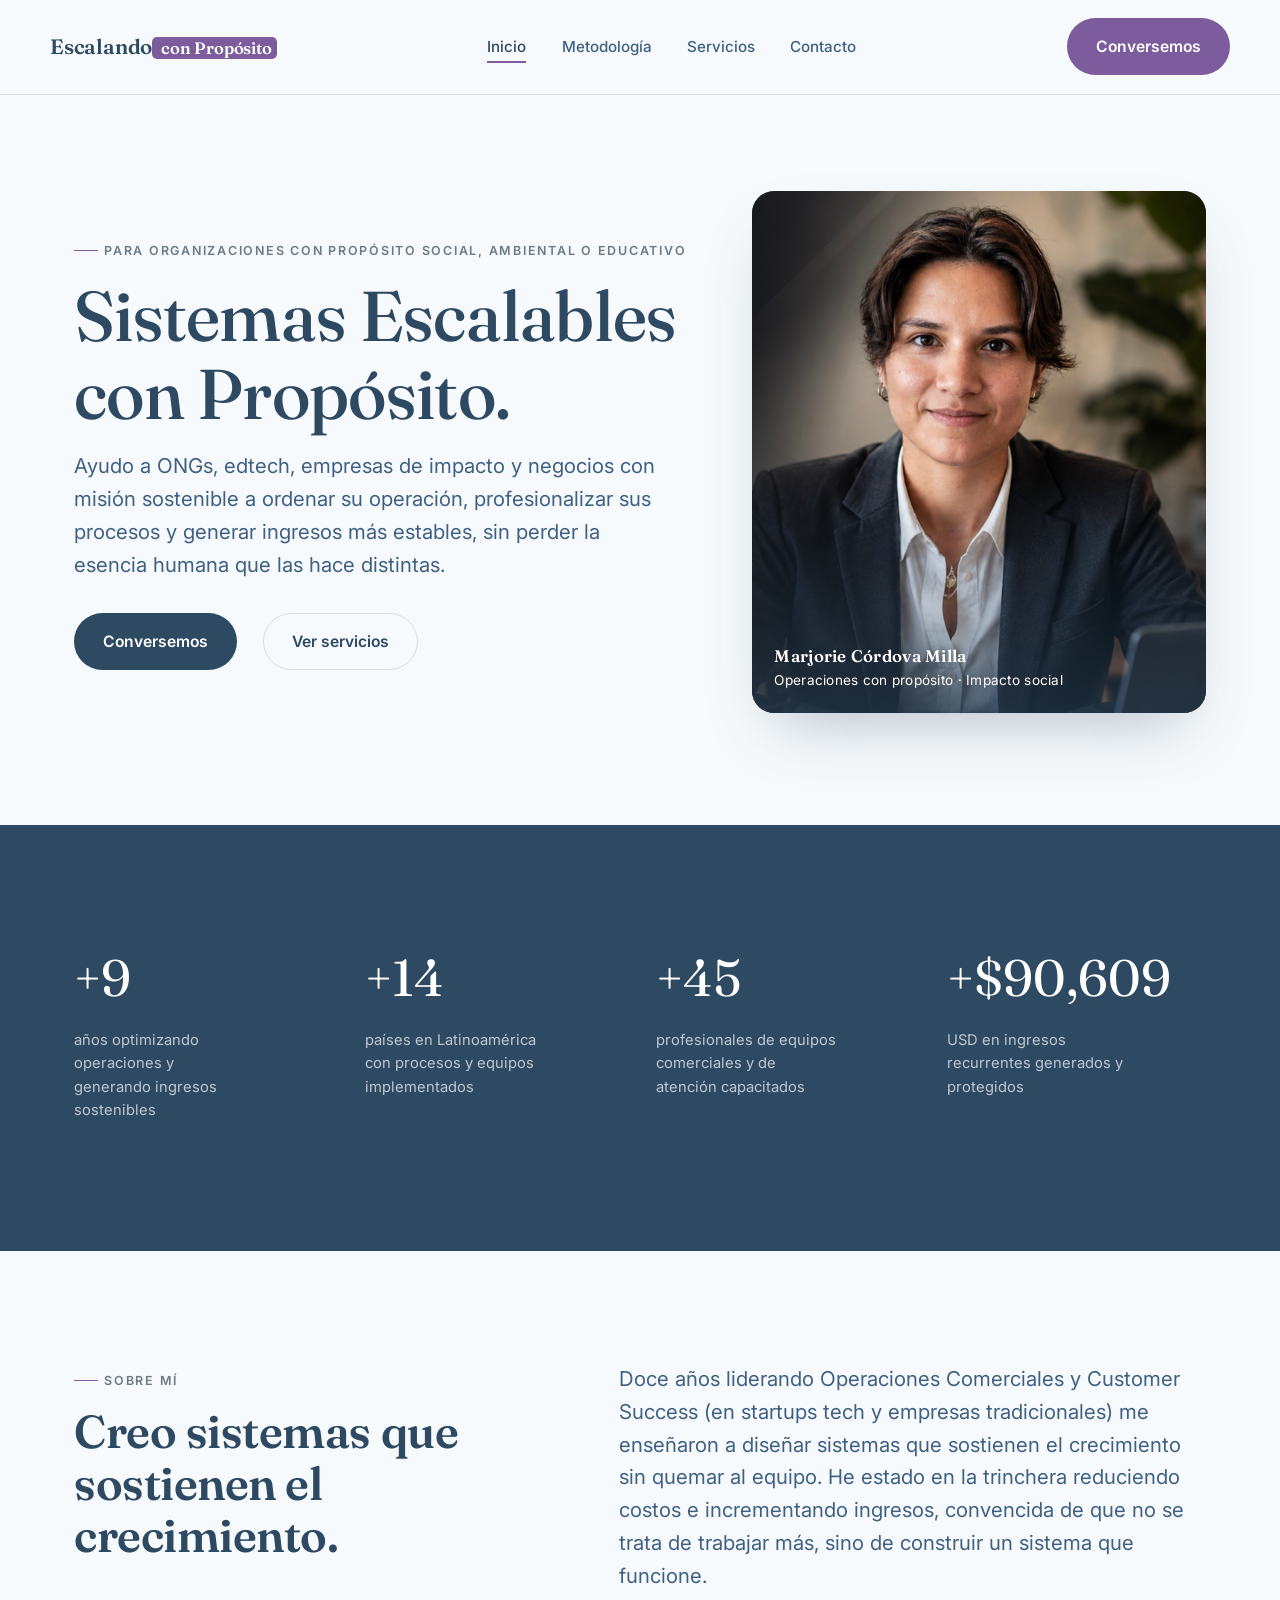
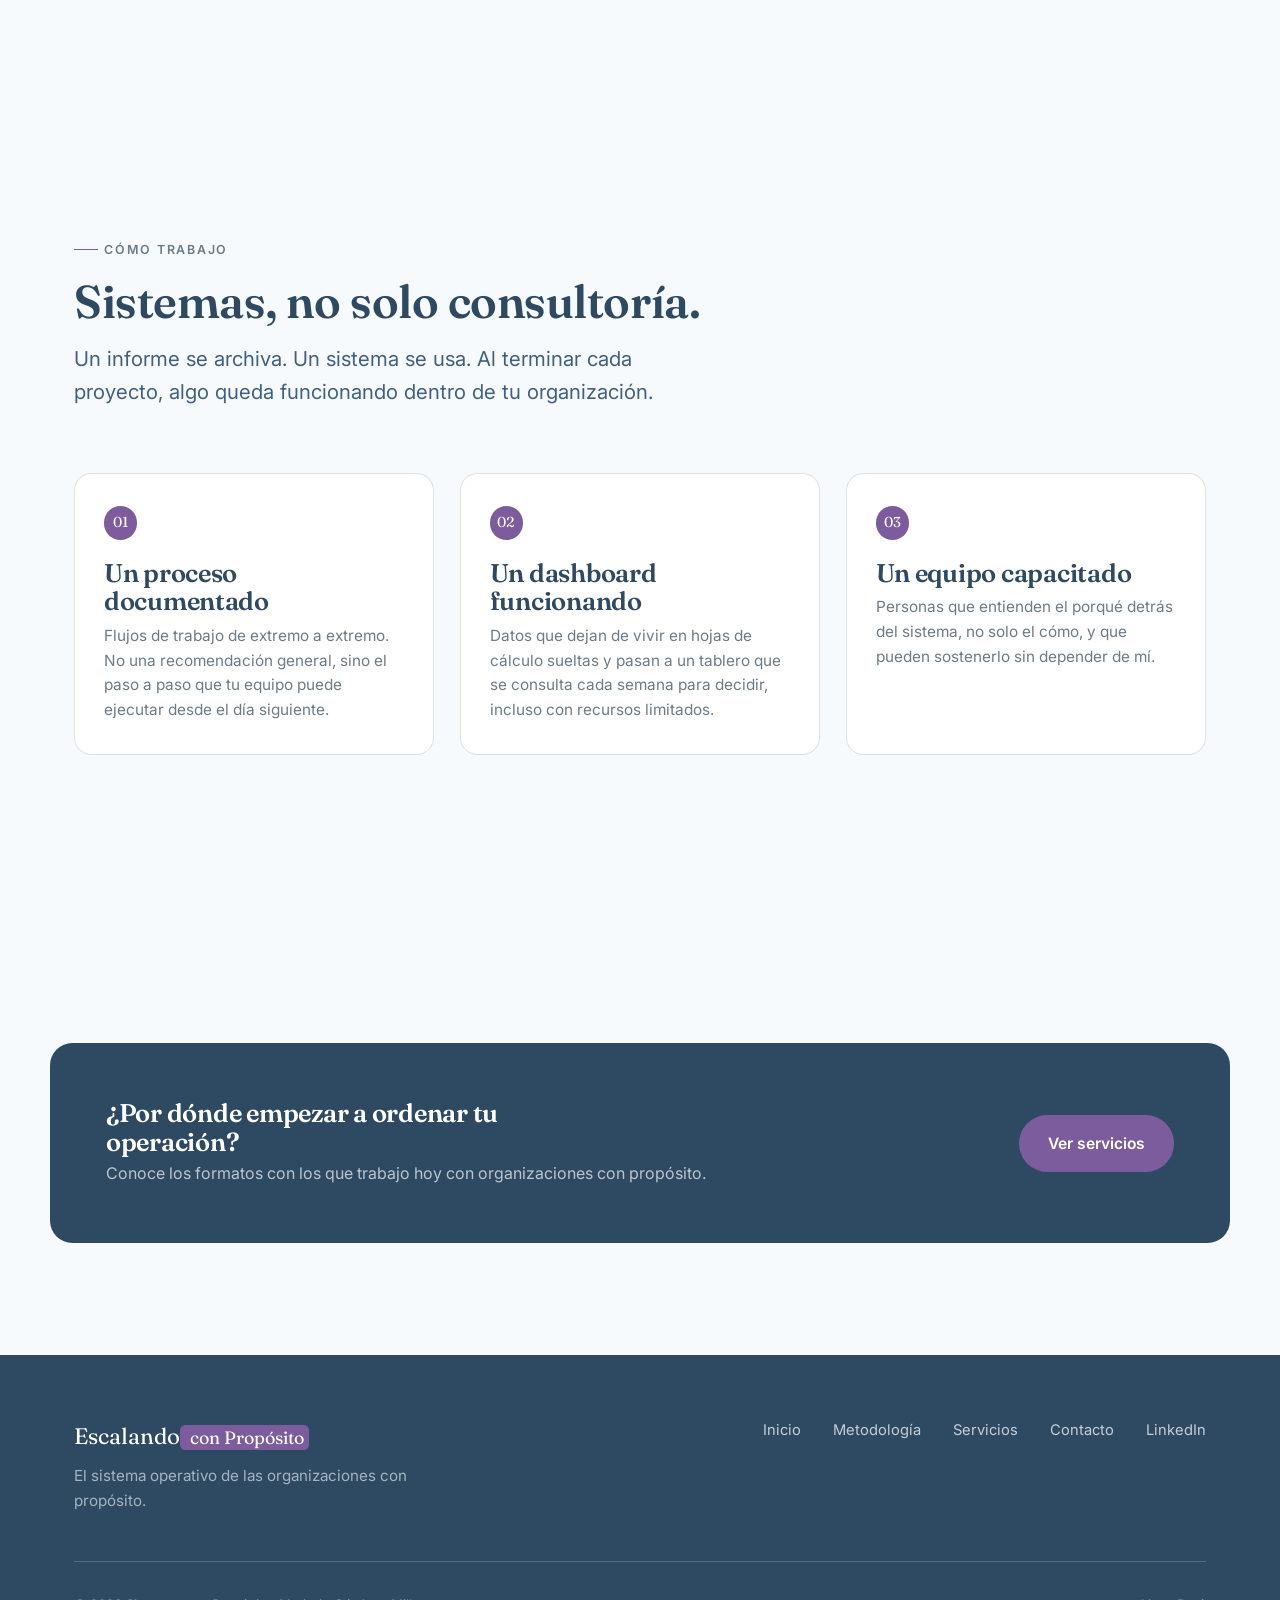
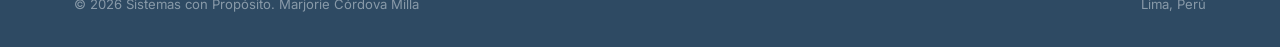
==== index.html @ 4858fa79 "Escalando con Propósito: sitio inicial" ====
<!DOCTYPE html>
<html lang="es">
<head>
<meta charset="UTF-8">
<meta name="viewport" content="width=device-width, initial-scale=1.0">
<title>Sistemas con Propósito. El sistema operativo de las organizaciones con impacto</title>
<meta name="description" content="Sistemas con Propósito ordena los procesos, la estrategia y los equipos de ONGs, edtech, empresas de impacto y negocios con misión que quieren profesionalizar su operación sin perder su esencia humana.">
<link rel="preconnect" href="https://fonts.googleapis.com">
<link rel="preconnect" href="https://fonts.gstatic.com" crossorigin>
<link href="https://fonts.googleapis.com/css2?family=Fraunces:opsz,wght@9..144,500;9..144,600&family=Inter:wght@400;500;600&display=swap" rel="stylesheet">
<link rel="stylesheet" href="assets/css/style.css?v=20260731c">
</head>
<body>

<header class="site-header">
  <div class="container nav">
    <a class='nav-logo' href='/'>Escalando<span> con Propósito</span></a>
    <nav aria-label="Principal">
      <ul class="nav-links">
        <li><a aria-current='page' href='/'>Inicio</a></li>
        <li><a href='/metodologia'>Metodología</a></li>
        <li><a href='/servicios'>Servicios</a></li>
        <li><a href='/contacto'>Contacto</a></li>
      </ul>
    </nav>
    <div class="nav-cta">
      <!-- CTA principal: reutiliza el link de Google Calendar de EscalandoCS. Si Sistemas con Propósito necesita un calendario propio, reemplaza esta URL. -->
      <a href="https://calendar.app.google/FzGwmAzHEnLBb7UY6" class="btn btn-gold btn-primary-desktop" target="_blank" rel="noopener">Conversemos</a>
      <button class="nav-toggle" data-nav-toggle aria-label="Abrir menú" aria-expanded="false">
        <span class="nav-toggle-bars"><span></span><span></span><span></span></span>
      </button>
    </div>
  </div>
  <div class="container nav-mobile-panel" data-nav-mobile>
    <a aria-current='page' href='/'>Inicio</a>
    <a href='/metodologia'>Metodología</a>
    <a href='/servicios'>Servicios</a>
    <a href='/contacto'>Contacto</a>
    <a href="https://calendar.app.google/FzGwmAzHEnLBb7UY6" class="btn btn-gold" target="_blank" rel="noopener">Conversemos</a>
  </div>
</header>

<main>

  <section class="hero">
    <div class="container hero-grid">
      <div class="hero-copy reveal">
        <span class="eyebrow">Para organizaciones con propósito social, ambiental o educativo</span>
        <h1>Sistemas Escalables con Propósito.</h1>
        <p class="lede">Ayudo a ONGs, edtech, empresas de impacto y negocios con misión sostenible a ordenar su operación, profesionalizar sus procesos y generar ingresos más estables, sin perder la esencia humana que las hace distintas.</p>
        <div class="hero-actions">
          <a href="https://calendar.app.google/FzGwmAzHEnLBb7UY6" class="btn btn-primary" target="_blank" rel="noopener">
            Conversemos
          </a>
          <a class='btn btn-ghost' href='/servicios'>Ver servicios</a>
        </div>
      </div>
      <div class="hero-photo reveal">
        <img src="assets/photos/marjorie-hero.jpg" alt="Marjorie Córdova Milla, fundadora de Sistemas con Propósito" width="1246" height="1400">
        <div class="hero-photo-caption">
          <strong>Marjorie Córdova Milla</strong>
          Operaciones con propósito · Impacto social
        </div>
      </div>
    </div>
  </section>

  <section class="stats">
    <div class="container stats-grid">
      <div class="reveal">
        <div class="stat-num" data-count="+10">0</div>
        <p class="stat-label">años optimizando operaciones y generando ingresos sostenibles</p>
      </div>
      <div class="reveal">
        <div class="stat-num" data-count="+15">0</div>
        <p class="stat-label">países en Latinoamérica con procesos y equipos implementados</p>
      </div>
      <div class="reveal">
        <div class="stat-num" data-count="+50">0</div>
        <p class="stat-label">profesionales de equipos comerciales y de atención capacitados</p>
      </div>
      <div class="reveal">
        <div class="stat-num" data-count="+$100000">0</div>
        <p class="stat-label">USD en ingresos recurrentes generados y protegidos</p>
      </div>
    </div>
  </section>

  <section class="about">
    <div class="container about-block">
      <div class="reveal">
        <span class="eyebrow">Sobre mí</span>
        <h2>Creo sistemas que sostienen el crecimiento.</h2>
      </div>
      <div class="reveal">
        <p class="lede">Doce años liderando Operaciones Comerciales y Customer Success (en startups tech y empresas tradicionales) me enseñaron a diseñar sistemas que sostienen el crecimiento sin quemar al equipo. He estado en la trinchera reduciendo costos e incrementando ingresos, convencida de que no se trata de trabajar más, sino de construir un sistema que funcione.</p>
      </div>
    </div>
  </section>

  <section class="value">
    <div class="container">
      <div class="section-head reveal">
        <span class="eyebrow">Cómo trabajo</span>
        <h2>Sistemas, no solo consultoría.</h2>
        <p class="lede">Un informe se archiva. Un sistema se usa. Al terminar cada proyecto, algo queda funcionando dentro de tu organización.</p>
      </div>
      <div class="value-grid">
        <div class="value-card reveal">
          <div class="num">01</div>
          <h3>Un proceso documentado</h3>
          <p>Flujos de trabajo de extremo a extremo. No una recomendación general, sino el paso a paso que tu equipo puede ejecutar desde el día siguiente.</p>
        </div>
        <div class="value-card reveal">
          <div class="num">02</div>
          <h3>Un dashboard funcionando</h3>
          <p>Datos que dejan de vivir en hojas de cálculo sueltas y pasan a un tablero que se consulta cada semana para decidir, incluso con recursos limitados.</p>
        </div>
        <div class="value-card reveal">
          <div class="num">03</div>
          <h3>Un equipo capacitado</h3>
          <p>Personas que entienden el porqué detrás del sistema, no solo el cómo, y que pueden sostenerlo sin depender de mí.</p>
        </div>
      </div>
    </div>
  </section>

  <section class="cta-final">
    <div class="container services-cta reveal">
      <div>
        <h3>¿Por dónde empezar a ordenar tu operación?</h3>
        <p>Conoce los formatos con los que trabajo hoy con organizaciones con propósito.</p>
      </div>
      <a class='btn btn-gold' href='/servicios'>Ver servicios</a>
    </div>
  </section>

</main>

<footer class="site-footer">
  <div class="container">
    <div class="footer-top">
      <div>
        <div class="footer-logo">Escalando<span> con Propósito</span></div>
        <p class="footer-tagline">El sistema operativo de las organizaciones con propósito.</p>
      </div>
      <div class="footer-links">
        <a href='/'>Inicio</a>
        <a href='/metodologia'>Metodología</a>
        <a href='/servicios'>Servicios</a>
        <a href='/contacto'>Contacto</a>
        <a href="https://www.linkedin.com/in/marjorie-cordova-291a7262/" target="_blank" rel="noopener">LinkedIn</a>
      </div>
    </div>
    <div class="footer-bottom">
      <span>© 2026 Sistemas con Propósito. Marjorie Córdova Milla</span>
      <span>Lima, Perú</span>
    </div>
  </div>
</footer>

<script defer src="assets/js/main.js?v=20260731"></script>
</body>
</html>
---- assets/css/style.css ----
/* ============================================================
   SISTEMAS CON PROPÓSITO. Sistema de diseño
   Hermano de EscalandoCS. Misma paleta Huascarán/Alpamayo,
   misma tipografía y estructura de componentes.
   ============================================================ */

:root {
  --ink: #2e4a63;
  --ink-soft: #3f6083;
  --ink-mute: #6b7b87;
  --cream: #f7fafc;
  --cream-soft: #e9eef2;
  --paper: #ffffff;
  --accent: #7c5c9c;
  --accent-soft: #6b4f87;
  --line: rgba(107, 123, 135, 0.22);
  --line-on-dark: rgba(247, 250, 252, 0.18);

  --font-display: "Fraunces", "Iowan Old Style", "Georgia", serif;
  --font-body: "Inter", -apple-system, BlinkMacSystemFont, "Segoe UI", sans-serif;

  --container: 1180px;
  --space-xs: 0.5rem;
  --space-sm: 1rem;
  --space-md: 2rem;
  --space-lg: 4rem;
  --space-xl: 7rem;

  --ease: cubic-bezier(0.16, 1, 0.3, 1);
}

*, *::before, *::after { box-sizing: border-box; }

html {
  scroll-behavior: smooth;
  -webkit-text-size-adjust: 100%;
}

body {
  margin: 0;
  background: var(--cream);
  color: var(--ink);
  font-family: var(--font-body);
  font-size: 16px;
  line-height: 1.6;
  -webkit-font-smoothing: antialiased;
  overflow-x: hidden;
}

img { max-width: 100%; display: block; }

a { color: inherit; text-decoration: none; }

h1, h2, h3, h4 {
  font-family: var(--font-display);
  font-weight: 600;
  line-height: 1.12;
  margin: 0 0 var(--space-sm);
  color: var(--ink);
  letter-spacing: -0.01em;
}

h1 { font-size: clamp(2.4rem, 5.5vw, 4.4rem); font-weight: 500; }
h2 { font-size: clamp(1.9rem, 3.6vw, 2.9rem); }
h3 { font-size: clamp(1.3rem, 2vw, 1.6rem); }

p { margin: 0 0 var(--space-sm); color: var(--ink-mute); }

.lede {
  font-size: clamp(1.05rem, 1.6vw, 1.3rem);
  color: var(--ink-soft);
  max-width: 46ch;
}

.eyebrow {
  display: inline-flex;
  align-items: center;
  gap: 0.5em;
  font-family: var(--font-body);
  font-size: 0.78rem;
  font-weight: 600;
  letter-spacing: 0.14em;
  text-transform: uppercase;
  color: var(--ink-mute);
  margin-bottom: var(--space-sm);
}
.eyebrow::before {
  content: "";
  width: 24px;
  height: 1px;
  background: var(--accent);
}

.container {
  width: 100%;
  max-width: var(--container);
  margin: 0 auto;
  padding: 0 1.5rem;
}

section { padding: var(--space-xl) 0; }
@media (max-width: 720px) {
  section { padding: var(--space-lg) 0; }
}

/* ---------------- Buttons ---------------- */

.btn {
  display: inline-flex;
  align-items: center;
  justify-content: center;
  gap: 0.6em;
  padding: 0.95em 1.8em;
  border-radius: 999px;
  font-family: var(--font-body);
  font-weight: 600;
  font-size: 0.98rem;
  border: 1px solid transparent;
  cursor: pointer;
  transition: transform 0.3s var(--ease), background 0.3s var(--ease), color 0.3s var(--ease), border-color 0.3s var(--ease);
  white-space: nowrap;
}
.btn:hover { transform: translateY(-2px); }

.btn-primary {
  background: var(--ink);
  color: var(--paper);
}
.btn-primary:hover { background: var(--ink-mute); }

.btn-gold {
  background: var(--accent);
  color: var(--paper);
}
.btn-gold:hover { background: var(--accent-soft); }

.btn-ghost {
  background: transparent;
  color: var(--ink);
  border-color: var(--line);
}
.btn-ghost:hover { border-color: var(--ink); }

.btn-ghost-light {
  background: transparent;
  color: var(--paper);
  border-color: var(--line-on-dark);
}
.btn-ghost-light:hover { border-color: var(--paper); }

.btn svg { width: 1.1em; height: 1.1em; flex-shrink: 0; }

/* ---------------- Nav ---------------- */

.site-header {
  position: sticky;
  top: 0;
  z-index: 100;
  background: rgba(247, 250, 252, 0.86);
  backdrop-filter: blur(10px);
  border-bottom: 1px solid var(--line);
}

.nav {
  display: flex;
  align-items: center;
  justify-content: space-between;
  padding: 1.15rem 0;
}

.nav-logo {
  font-family: var(--font-display);
  font-size: 1.3rem;
  font-weight: 600;
  letter-spacing: -0.01em;
}
.nav-logo span,
.footer-logo span {
  background: var(--accent);
  color: var(--paper);
  font-size: 0.8em;
  padding: 0.06em 0.32em;
  border-radius: 0.3em;
}

.nav-links {
  display: flex;
  align-items: center;
  gap: 2.2rem;
  list-style: none;
  margin: 0;
  padding: 0;
}

.nav-links a {
  font-size: 0.95rem;
  font-weight: 500;
  color: var(--ink-soft);
  position: relative;
  padding: 0.3em 0;
  transition: color 0.25s var(--ease);
}
.nav-links a::after {
  content: "";
  position: absolute;
  left: 0; right: 100%;
  bottom: -2px;
  height: 1.5px;
  background: var(--accent);
  transition: right 0.3s var(--ease);
}
.nav-links a:hover, .nav-links a[aria-current="page"] { color: var(--ink); }
.nav-links a:hover::after, .nav-links a[aria-current="page"]::after { right: 0; }

.nav-cta { display: flex; align-items: center; gap: 1.6rem; }

.nav-toggle {
  display: none;
  width: 42px;
  height: 42px;
  border-radius: 50%;
  border: 1px solid var(--line);
  background: transparent;
  align-items: center;
  justify-content: center;
  cursor: pointer;
  flex-shrink: 0;
}
.nav-toggle-bars {
  position: relative;
  width: 18px;
  height: 12px;
}
.nav-toggle-bars span {
  position: absolute;
  left: 0;
  width: 100%;
  height: 1.5px;
  background: var(--ink);
  transition: transform 0.3s var(--ease), opacity 0.3s var(--ease), top 0.3s var(--ease);
}
.nav-toggle-bars span:nth-child(1) { top: 0; }
.nav-toggle-bars span:nth-child(2) { top: 5.5px; }
.nav-toggle-bars span:nth-child(3) { top: 11px; }

.nav-mobile-panel {
  display: none;
  flex-direction: column;
  gap: 0;
  padding: 0.5rem 0 1.5rem;
  border-top: 1px solid var(--line);
}
.nav-mobile-panel a {
  padding: 0.9rem 0;
  font-size: 1.1rem;
  font-family: var(--font-display);
  border-bottom: 1px solid var(--line);
  color: var(--ink-soft);
}
.nav-mobile-panel a[aria-current="page"] { color: var(--ink); border-color: var(--accent); font-weight: 600; }
.nav-mobile-panel .btn { margin-top: 1.2rem; align-self: flex-start; }

@media (max-width: 860px) {
  .nav-links { display: none; }
  .nav-cta .btn-primary-desktop { display: none; }
  .nav-toggle { display: inline-flex; }
  body.nav-open .nav-mobile-panel { display: flex; }
}

body.nav-open .nav-toggle-bars span:nth-child(1) { top: 5.5px; transform: rotate(45deg); }
body.nav-open .nav-toggle-bars span:nth-child(2) { opacity: 0; }
body.nav-open .nav-toggle-bars span:nth-child(3) { top: 5.5px; transform: rotate(-45deg); }

/* ---------------- Hero ---------------- */

.hero {
  padding: clamp(3rem, 8vw, 6rem) 0 var(--space-xl);
  background: var(--cream);
}

.hero-grid {
  display: grid;
  grid-template-columns: 1.15fr 0.85fr;
  gap: clamp(2rem, 5vw, 4rem);
  align-items: center;
}

.hero-copy .lede { margin-bottom: var(--space-md); }

.hero-actions {
  display: flex;
  align-items: center;
  gap: 1.6rem;
  flex-wrap: wrap;
}

.hero-note {
  font-size: 0.9rem;
  color: var(--ink-mute);
}

.hero-photo {
  position: relative;
  border-radius: 1.4rem;
  overflow: hidden;
  aspect-ratio: 4 / 4.6;
  background: var(--ink);
  box-shadow: 0 30px 60px -25px rgba(46, 74, 99, 0.35);
}
.hero-photo img {
  width: 100%;
  height: 100%;
  object-fit: cover;
}
.hero-photo::after {
  content: "";
  position: absolute;
  inset: 0;
  background: linear-gradient(180deg, rgba(46,74,99,0) 55%, rgba(46,74,99,0.55) 100%);
}
.hero-photo-caption {
  position: absolute;
  left: 1.4rem;
  bottom: 1.3rem;
  right: 1.4rem;
  z-index: 2;
  color: var(--paper);
  font-size: 0.85rem;
  letter-spacing: 0.02em;
}
.hero-photo-caption strong { display: block; font-family: var(--font-display); font-size: 1.05rem; font-weight: 600; }

@media (max-width: 900px) {
  .hero-grid { grid-template-columns: 1fr; }
  .hero-photo { order: -1; max-width: 340px; margin: 0 auto; aspect-ratio: 4/4.8; }
}

/* ---------------- Stats ---------------- */

.stats {
  background: var(--ink);
  color: var(--paper);
}
.stats-grid {
  display: grid;
  grid-template-columns: repeat(4, 1fr);
  gap: var(--space-md);
}
.stat-num {
  font-family: var(--font-display);
  font-size: clamp(2.2rem, 4.5vw, 3.2rem);
  color: var(--paper);
  margin-bottom: 0.2em;
}
.stat-label {
  font-size: 0.92rem;
  color: rgba(247, 250, 252, 0.72);
  max-width: 20ch;
}
@media (max-width: 860px) {
  .stats-grid { grid-template-columns: repeat(2, 1fr); gap: var(--space-lg) var(--space-md); }
}

/* ---------------- Section headers ---------------- */

.section-head {
  max-width: 640px;
  margin-bottom: var(--space-lg);
}

/* Fuerza una sola línea escalando el tamaño según el ancho de pantalla en vez del clamp estándar de h1. */
.h1-oneline {
  white-space: nowrap;
  font-size: clamp(1rem, calc((100vw - 3rem) * 0.064), 4.4rem);
}
.section-head.center { margin-left: auto; margin-right: auto; text-align: center; }

/* ---------------- About block (home) ---------------- */

.about-block {
  display: grid;
  grid-template-columns: 0.9fr 1.1fr;
  gap: clamp(2rem, 5vw, 5rem);
  align-items: start;
}
@media (max-width: 860px) { .about-block { grid-template-columns: 1fr; } }

/* ---------------- Value / systems block ---------------- */

.value-grid {
  display: grid;
  grid-template-columns: repeat(3, 1fr);
  gap: 1.6rem;
}
.value-card {
  background: var(--paper);
  border: 1px solid var(--line);
  border-radius: 1.1rem;
  padding: 2rem 1.8rem;
}
.value-card .num {
  font-family: var(--font-display);
  font-size: 0.9rem;
  color: var(--paper);
  background: var(--accent);
  width: 2.1rem;
  height: 2.1rem;
  border-radius: 50%;
  display: flex;
  align-items: center;
  justify-content: center;
  margin-bottom: 1.2rem;
}
.value-card h3 { margin-bottom: 0.5rem; }
.value-card p { margin: 0; font-size: 0.96rem; }

@media (max-width: 860px) { .value-grid { grid-template-columns: 1fr; } }

.services-cta {
  margin-top: var(--space-lg);
  background: var(--ink);
  color: var(--paper);
  border-radius: 1.4rem;
  padding: clamp(2.2rem, 5vw, 3.5rem);
  display: flex;
  align-items: center;
  justify-content: space-between;
  gap: 2rem;
  flex-wrap: wrap;
}
.services-cta h3 { color: var(--paper); margin-bottom: 0.3rem; max-width: 30ch; }
.services-cta p { color: rgba(247,250,252,0.7); margin: 0; }

/* ---------------- Flow diagram (resumen de fases) ---------------- */

.flow { padding: 0 0 var(--space-lg); }

.flow-diagram {
  display: flex;
  align-items: stretch;
  justify-content: center;
  gap: 0.6rem;
  flex-wrap: wrap;
}

.flow-step {
  display: flex;
  flex-direction: column;
  align-items: center;
  justify-content: center;
  gap: 0.35rem;
  flex: 1 1 170px;
  max-width: 220px;
  text-align: center;
  padding: 1.3rem 1rem;
  border: 1px solid var(--line);
  border-radius: 1rem;
  background: var(--cream-soft);
}

.flow-step-num {
  display: inline-flex;
  align-items: center;
  justify-content: center;
  width: 1.7rem;
  height: 1.7rem;
  border-radius: 50%;
  background: var(--accent);
  color: var(--paper);
  font-family: var(--font-display);
  font-size: 0.78rem;
  font-weight: 700;
}

.flow-step-label {
  font-family: var(--font-display);
  font-size: 1.05rem;
  color: var(--ink);
}

.flow-arrow {
  align-self: center;
  color: var(--ink-mute);
  font-size: 1.4rem;
  line-height: 1;
  flex-shrink: 0;
}

@media (max-width: 780px) {
  .flow-diagram { flex-direction: column; }
  .flow-step { max-width: none; }
  .flow-arrow { transform: rotate(90deg); }
}

/* ---------------- Metodologia ---------------- */

.method-list {
  display: flex;
  flex-direction: column;
  max-width: 760px;
}

.method-step {
  display: grid;
  grid-template-columns: 3.4rem 1fr;
  gap: 1.6rem;
}

.method-marker {
  display: flex;
  flex-direction: column;
  align-items: center;
}

.method-num {
  width: 3rem;
  height: 3rem;
  flex-shrink: 0;
  border-radius: 50%;
  color: var(--paper);
  background: var(--accent);
  font-family: var(--font-display);
  font-size: 1.05rem;
  display: flex;
  align-items: center;
  justify-content: center;
}

.method-line {
  width: 1px;
  flex: 1;
  min-height: 2rem;
  background: var(--line);
  margin: 0.4rem 0;
}

.method-body { padding-bottom: 2.6rem; }
.method-body h3 { margin-bottom: 0.4rem; }
.method-body p { margin: 0; max-width: 52ch; }

@media (max-width: 620px) {
  .method-step { grid-template-columns: 2.8rem 1fr; gap: 1.1rem; }
  .method-num { width: 2.5rem; height: 2.5rem; font-size: 0.92rem; }
}

/* ---------------- Pricing ---------------- */

.pricing-grid {
  display: grid;
  grid-template-columns: repeat(2, 1fr);
  gap: 1.4rem;
}

.price-card {
  display: flex;
  flex-direction: column;
  border: 1px solid var(--line);
  border-radius: 1.2rem;
  padding: clamp(1.8rem, 3vw, 2.4rem);
  background: var(--paper);
}

.price-tag {
  display: inline-block;
  font-size: 0.76rem;
  font-weight: 600;
  letter-spacing: 0.08em;
  text-transform: uppercase;
  background: var(--accent);
  color: var(--paper);
  padding: 0.3em 0.7em;
  border-radius: 0.3em;
  margin-bottom: 0.9rem;
}

.price-card h3 { margin-bottom: 0.6rem; }
.price-card p { flex: 1; font-size: 0.96rem; margin-bottom: 1.4rem; }

@media (max-width: 780px) {
  .pricing-grid { grid-template-columns: 1fr; }
}

/* ---------------- Casos de uso (anidados en Metodología) ---------------- */

.usecase-list { display: flex; flex-direction: column; gap: 1.2rem; }

.usecase-card {
  border: 1px solid var(--line);
  border-radius: 1.2rem;
  padding: clamp(1.6rem, 3.5vw, 2.4rem);
  background: var(--paper);
  display: grid;
  grid-template-columns: 3.2rem 1fr;
  gap: clamp(1rem, 3vw, 2rem);
}

.usecase-card--flat { grid-template-columns: 1fr; }

.usecase-content h4 { font-size: 1.05rem; margin-bottom: 0.6rem; max-width: 42ch; }
.usecase-content p { margin: 0 0 0.8rem; color: var(--ink-mute); font-size: 0.98rem; }
.usecase-content p:last-child { margin-bottom: 0; }

.usecase-content .usecase-outcome {
  padding-top: 0.9rem;
  margin-top: 0.2rem;
  border-top: 1px solid var(--line);
  color: var(--ink-soft);
}
.outcome-label {
  display: inline-block;
  font-size: 0.72rem;
  font-weight: 700;
  letter-spacing: 0.08em;
  text-transform: uppercase;
  background: var(--accent);
  color: var(--paper);
  padding: 0.15em 0.5em;
  border-radius: 0.3em;
  margin-right: 0.6em;
}

.method-body .usecase-list.nested {
  margin-top: 1.2rem;
  gap: 1rem;
}

@media (max-width: 780px) {
  .usecase-card { grid-template-columns: 1fr; gap: 0.7rem; }
}

/* ---------------- Contact page ---------------- */

.contact-hero {
  text-align: center;
  padding-top: clamp(2rem, 6vw, 3.5rem);
  padding-bottom: var(--space-sm);
}
.contact-hero .section-head { margin: 0 auto var(--space-sm); }
.contact-actions {
  display: flex;
  justify-content: center;
  align-items: center;
  gap: 1.4rem;
  flex-wrap: wrap;
  margin-bottom: 0;
}
.contact-line {
  max-width: 50ch;
  margin: 0 auto;
  color: var(--ink-mute);
}

.contact-details {
  padding-top: var(--space-md);
  padding-bottom: var(--space-md);
}

.contact-cards {
  display: grid;
  grid-template-columns: repeat(2, 1fr);
  gap: 1.4rem;
}
.contact-card {
  border: 1px solid var(--line);
  border-radius: 1.2rem;
  padding: 2.2rem;
  background: var(--paper);
}
.contact-card .eyebrow { margin-bottom: 0.8rem; }
.contact-card p { margin-bottom: 1.2rem; }

@media (max-width: 720px) { .contact-cards { grid-template-columns: 1fr; } }

/* ---------------- About me (Contacto) ---------------- */

.contact-about {
  padding-top: var(--space-md);
}

.about-intro {
  display: flex;
  align-items: center;
  gap: 1.4rem;
  max-width: 740px;
  margin: 0 auto var(--space-md);
}
.about-intro .section-head { margin: 0; text-align: left; }

.about-avatar {
  width: 84px;
  height: 84px;
  border-radius: 50%;
  overflow: hidden;
  flex-shrink: 0;
  background: var(--ink);
  box-shadow: 0 12px 24px -14px rgba(46, 74, 99, 0.4);
}
.about-avatar img {
  width: 100%;
  height: 100%;
  object-fit: cover;
  display: block;
}

@media (max-width: 560px) {
  .about-intro { flex-direction: column; align-items: flex-start; gap: 1rem; }
}

.bio-feature {
  max-width: 740px;
  margin: 0 auto var(--space-lg);
}
.bio-feature p {
  font-size: clamp(1.05rem, 1.7vw, 1.28rem);
  color: var(--ink-soft);
  line-height: 1.7;
  margin: 0;
}
.bio-feature p::first-letter {
  font-family: var(--font-display);
  font-size: 3.6em;
  font-weight: 600;
  color: var(--accent);
  float: left;
  line-height: 0.8;
  padding-right: 0.1em;
  padding-top: 0.04em;
}

.about-grid {
  display: grid;
  grid-template-columns: 1.15fr 0.85fr;
  gap: clamp(2rem, 5vw, 4.5rem);
  max-width: 1000px;
  margin: 0 auto;
  align-items: start;
}
@media (max-width: 860px) {
  .about-grid { grid-template-columns: 1fr; gap: var(--space-lg); }
}

.about-subhead {
  font-family: var(--font-body);
  font-size: 0.78rem;
  font-weight: 600;
  letter-spacing: 0.14em;
  text-transform: uppercase;
  color: var(--ink-mute);
  margin-bottom: 1.5rem;
}

/* Timeline de formación */

.edu-timeline {
  display: flex;
  flex-direction: column;
}

.edu-item {
  display: grid;
  grid-template-columns: 3.6rem 1.4rem 1fr;
  gap: 0;
}

.edu-year {
  font-family: var(--font-display);
  font-weight: 600;
  font-size: 0.98rem;
  color: var(--ink);
  padding-top: 0.05rem;
  white-space: nowrap;
}

.edu-marker {
  display: flex;
  flex-direction: column;
  align-items: center;
}

.edu-dot {
  width: 0.6rem;
  height: 0.6rem;
  border-radius: 50%;
  background: var(--accent);
  flex-shrink: 0;
  margin-top: 0.4rem;
}

.edu-line {
  width: 1px;
  flex: 1;
  min-height: 1.2rem;
  background: var(--line);
  margin: 0.35rem 0;
}

.edu-body { padding-bottom: 1.7rem; }
.edu-body h4 { font-size: 0.98rem; margin-bottom: 0.15rem; }
.edu-body p { margin: 0; font-size: 0.88rem; color: var(--ink-mute); }

@media (max-width: 480px) {
  .edu-item { grid-template-columns: 3.1rem 1.2rem 1fr; }
  .edu-year { font-size: 0.86rem; }
}

/* Stack agrupado por categoría */

.stack-groups {
  display: flex;
  flex-direction: column;
  gap: 1.6rem;
}

.stack-group h4 {
  font-family: var(--font-body);
  font-size: 0.85rem;
  font-weight: 600;
  color: var(--ink-soft);
  margin-bottom: 0.7rem;
}

.stack-pills {
  display: flex;
  flex-wrap: wrap;
  gap: 0.55rem;
}

.pill {
  display: inline-flex;
  align-items: center;
  padding: 0.42em 0.95em;
  border: 1px solid var(--line);
  border-radius: 999px;
  font-size: 0.85rem;
  color: var(--ink-soft);
  background: var(--paper);
}

/* ---------------- Footer ---------------- */

.site-footer {
  background: var(--ink);
  color: rgba(247, 250, 252, 0.7);
  padding: var(--space-lg) 0 var(--space-md);
}
.footer-top {
  display: flex;
  justify-content: space-between;
  align-items: flex-start;
  gap: 2rem;
  flex-wrap: wrap;
  padding-bottom: var(--space-md);
  border-bottom: 1px solid var(--line-on-dark);
  margin-bottom: var(--space-md);
}
.footer-logo {
  font-family: var(--font-display);
  font-size: 1.4rem;
  color: var(--paper);
}
.footer-tagline { max-width: 34ch; color: rgba(247,250,252,0.6); font-size: 0.95rem; margin-top: 0.6rem; }
.footer-links { display: flex; gap: 2rem; flex-wrap: wrap; }
.footer-links a { font-size: 0.92rem; color: rgba(247,250,252,0.75); transition: color 0.25s var(--ease); }
.footer-links a:hover { color: var(--paper); }
.footer-bottom {
  display: flex;
  justify-content: space-between;
  flex-wrap: wrap;
  gap: 1rem;
  font-size: 0.82rem;
  color: rgba(247,250,252,0.45);
}

/* ---------------- Reveal animation ---------------- */

.reveal {
  opacity: 1;
  transform: none;
}
.js-ready .reveal {
  opacity: 0;
  transform: translateY(24px);
  transition: opacity 0.8s var(--ease), transform 0.8s var(--ease);
}
.js-ready .reveal.in-view {
  opacity: 1;
  transform: none;
}

@media (prefers-reduced-motion: reduce) {
  .js-ready .reveal { opacity: 1; transform: none; transition: none; }
  html { scroll-behavior: auto; }
}
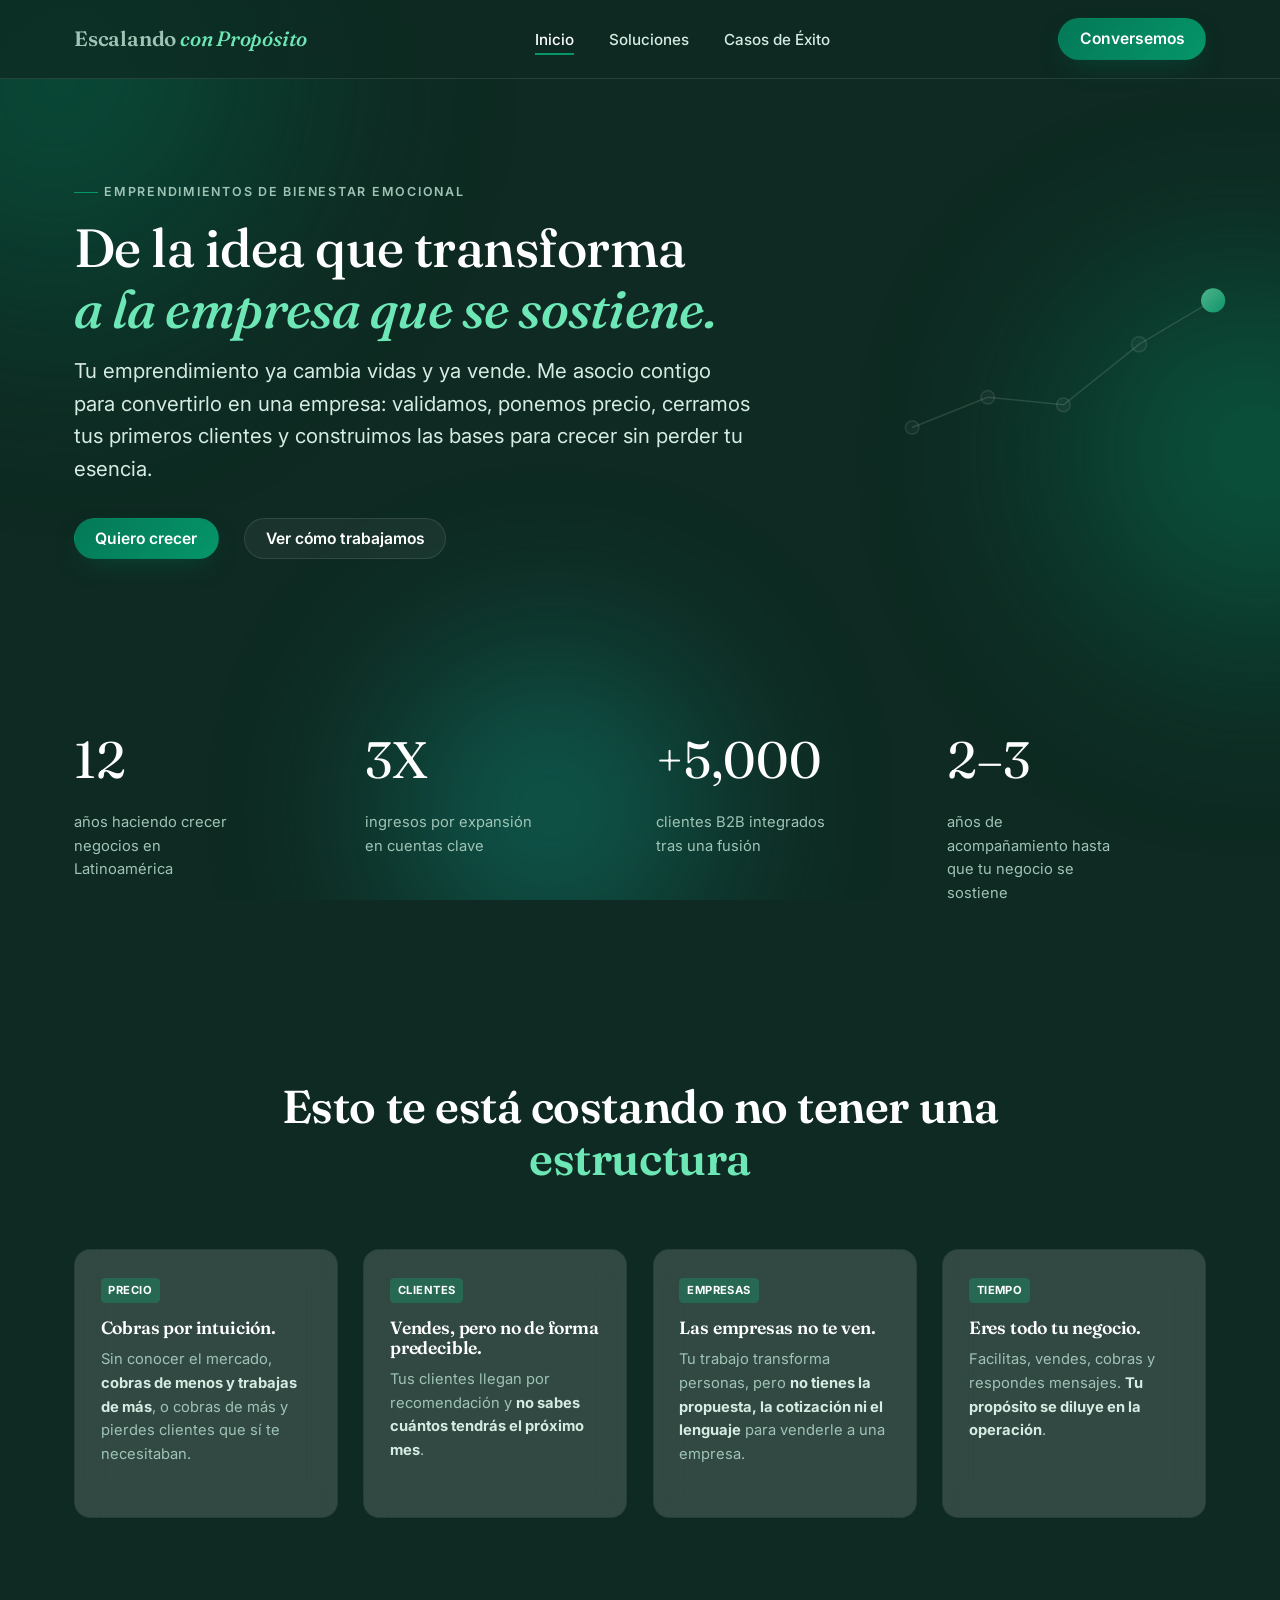
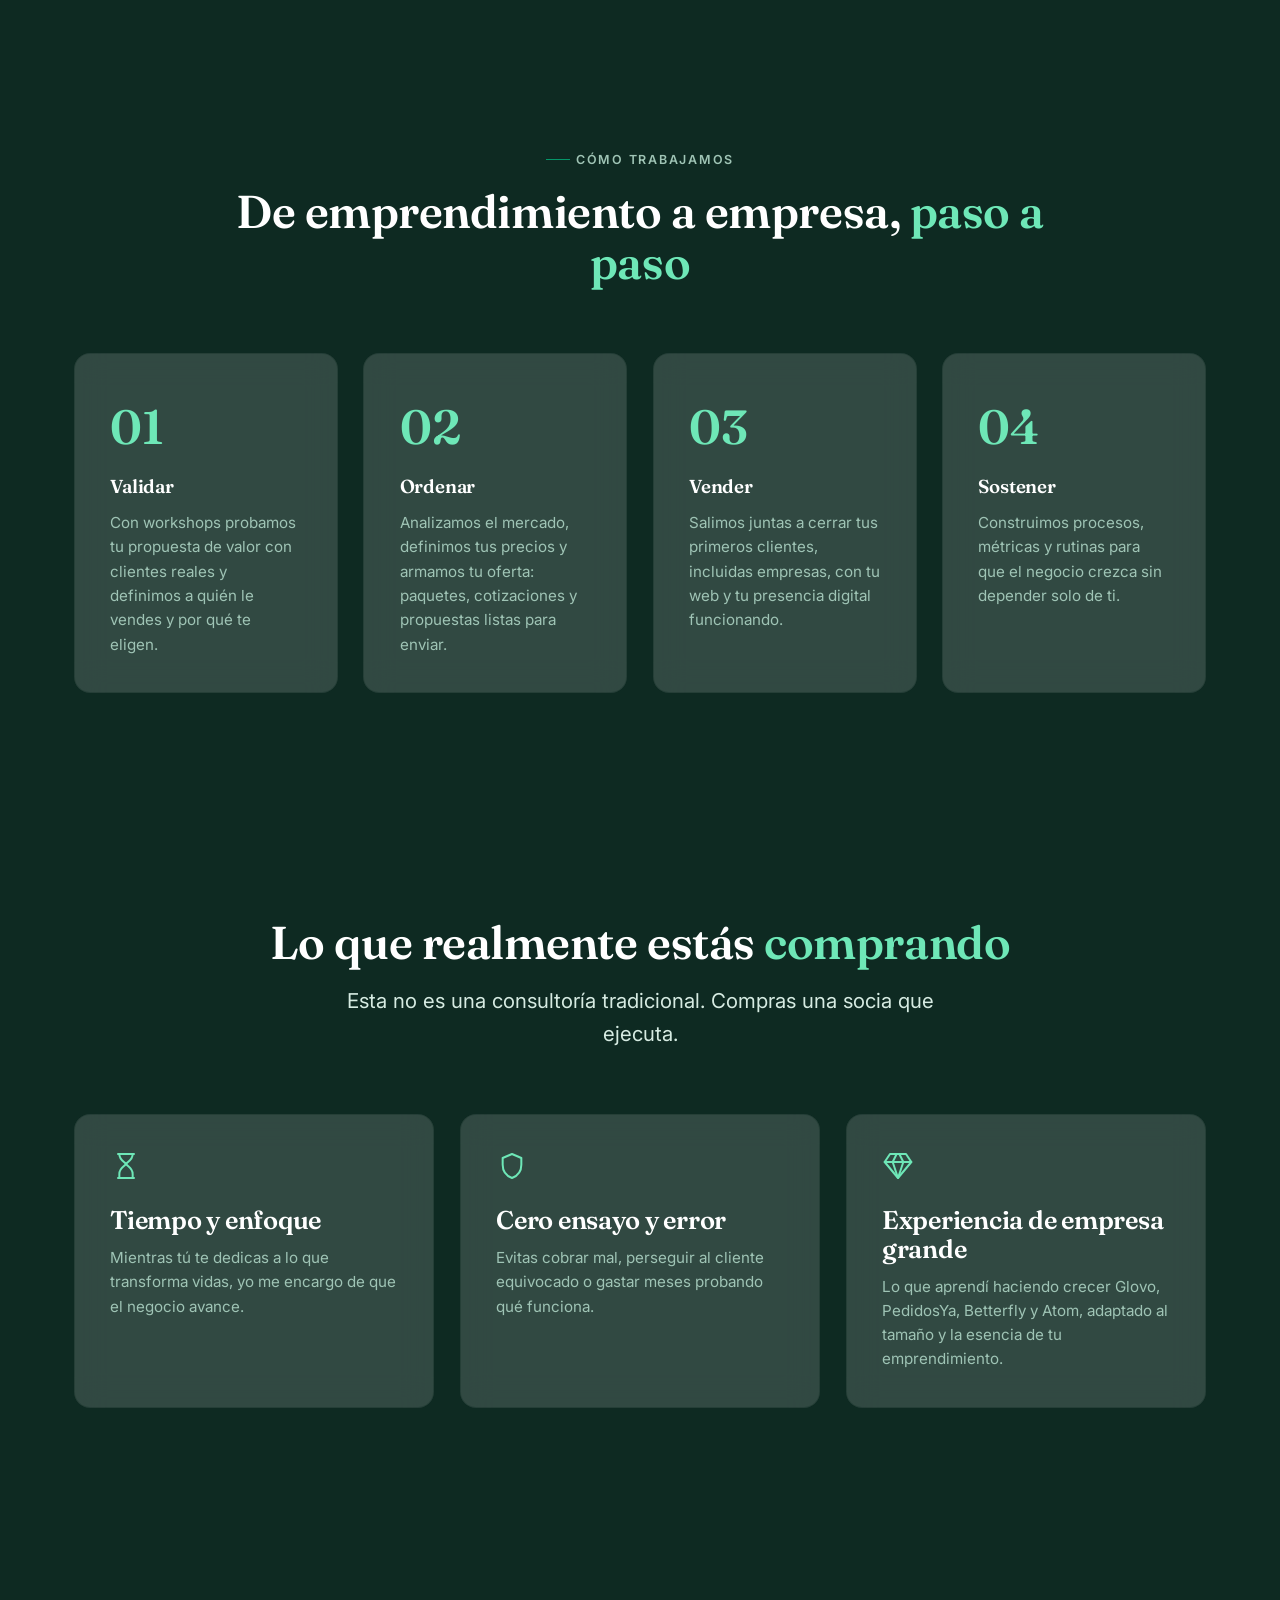
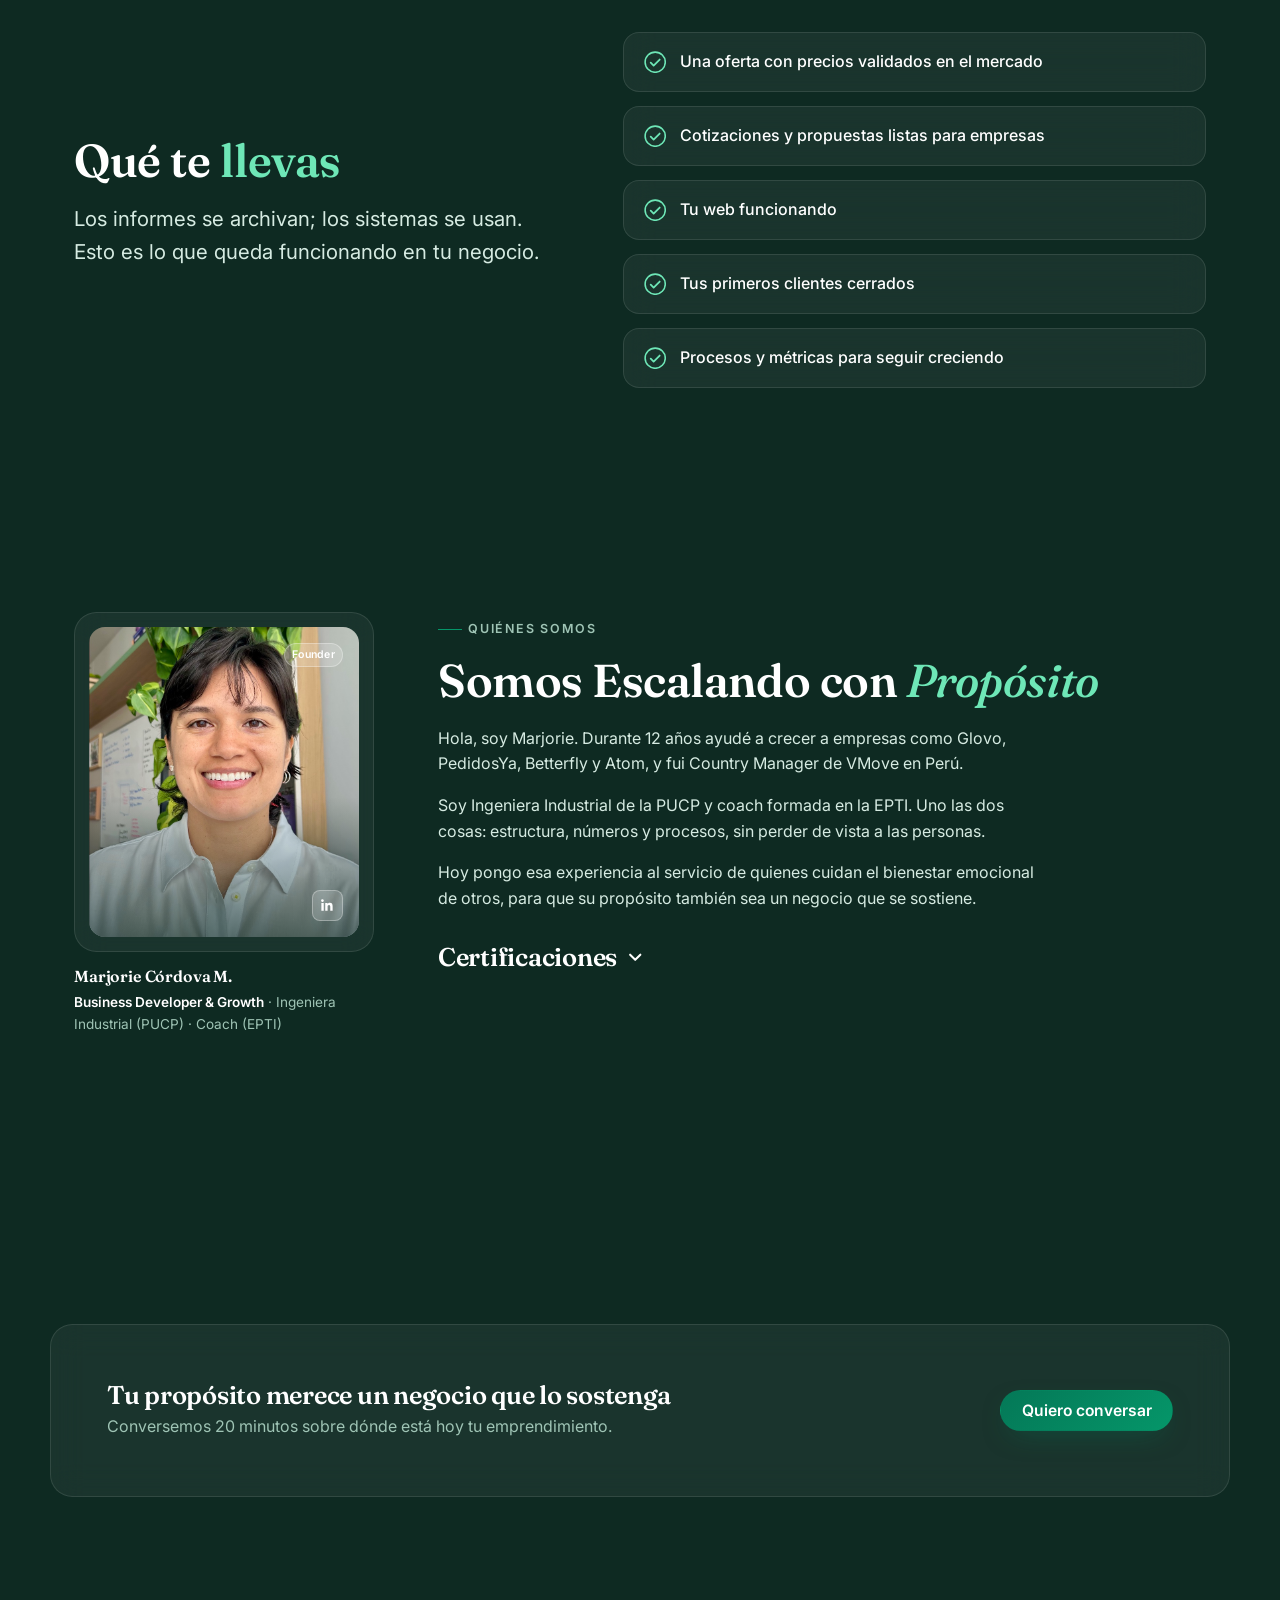
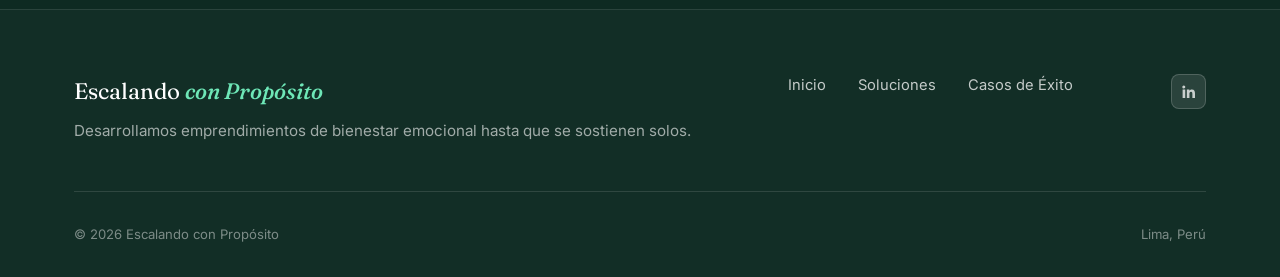
==== commit 0993edfa: "Fusiona EscalandoCS en Escalando con Propósito Sitio solo en español para emprendimientos de bienest" ====
--- a/index.html
+++ b/index.html
@@ -1,30 +1,42 @@
 <!DOCTYPE html>
 <html lang="es">
 <head>
+<!-- Google tag (gtag.js) -->
+<script async src="https://www.googletagmanager.com/gtag/js?id=G-XBFCFCSWNP"></script>
+<script>
+  window.dataLayer = window.dataLayer || [];
+  function gtag(){dataLayer.push(arguments);}
+  gtag("js", new Date());
+  gtag("config", "G-XBFCFCSWNP");
+</script>
 <meta charset="UTF-8">
 <meta name="viewport" content="width=device-width, initial-scale=1.0">
-<title>Sistemas con Propósito. El sistema operativo de las organizaciones con impacto</title>
-<meta name="description" content="Sistemas con Propósito ordena los procesos, la estrategia y los equipos de ONGs, edtech, empresas de impacto y negocios con misión que quieren profesionalizar su operación sin perder su esencia humana.">
+<title>Escalando con Propósito. De emprendimiento de bienestar a empresa que se sostiene</title>
+<meta name="description" content="Me asocio con emprendimientos de bienestar emocional que ya venden para convertirlos en empresa: validamos, ponemos precio, cerramos los primeros clientes y construimos las bases para crecer.">
 <link rel="preconnect" href="https://fonts.googleapis.com">
 <link rel="preconnect" href="https://fonts.gstatic.com" crossorigin>
-<link href="https://fonts.googleapis.com/css2?family=Fraunces:opsz,wght@9..144,500;9..144,600&family=Inter:wght@400;500;600&display=swap" rel="stylesheet">
-<link rel="stylesheet" href="assets/css/style.css?v=20260731c">
+<link href="https://fonts.googleapis.com/css2?family=Fraunces:ital,opsz,wght@0,9..144,500;0,9..144,600;1,9..144,500&family=Inter:wght@400;500;600&display=swap" rel="stylesheet">
+<link rel="stylesheet" href="assets/css/style.css?v=20261111b">
 </head>
 <body>
 
+<div class="bg-orbs" aria-hidden="true">
+  <div class="orb orb-1"></div>
+  <div class="orb orb-2"></div>
+  <div class="orb orb-3"></div>
+</div>
+
 <header class="site-header">
   <div class="container nav">
-    <a class='nav-logo' href='/'>Escalando<span> con Propósito</span></a>
+    <a href="index.html" class="nav-logo">Escalando <span>con Propósito</span></a>
     <nav aria-label="Principal">
       <ul class="nav-links">
-        <li><a aria-current='page' href='/'>Inicio</a></li>
-        <li><a href='/metodologia'>Metodología</a></li>
-        <li><a href='/servicios'>Servicios</a></li>
-        <li><a href='/contacto'>Contacto</a></li>
+        <li><a href="index.html" aria-current="page">Inicio</a></li>
+        <li><a href="soluciones.html">Soluciones</a></li>
+        <li><a href="casos-de-exito.html">Casos de Éxito</a></li>
       </ul>
     </nav>
     <div class="nav-cta">
-      <!-- CTA principal: reutiliza el link de Google Calendar de EscalandoCS. Si Sistemas con Propósito necesita un calendario propio, reemplaza esta URL. -->
       <a href="https://calendar.app.google/FzGwmAzHEnLBb7UY6" class="btn btn-gold btn-primary-desktop" target="_blank" rel="noopener">Conversemos</a>
       <button class="nav-toggle" data-nav-toggle aria-label="Abrir menú" aria-expanded="false">
         <span class="nav-toggle-bars"><span></span><span></span><span></span></span>
@@ -32,10 +44,9 @@
     </div>
   </div>
   <div class="container nav-mobile-panel" data-nav-mobile>
-    <a aria-current='page' href='/'>Inicio</a>
-    <a href='/metodologia'>Metodología</a>
-    <a href='/servicios'>Servicios</a>
-    <a href='/contacto'>Contacto</a>
+    <a href="index.html" aria-current="page">Inicio</a>
+    <a href="soluciones.html">Soluciones</a>
+    <a href="casos-de-exito.html">Casos de Éxito</a>
     <a href="https://calendar.app.google/FzGwmAzHEnLBb7UY6" class="btn btn-gold" target="_blank" rel="noopener">Conversemos</a>
   </div>
 </header>
@@ -44,22 +55,30 @@
 
   <section class="hero">
     <div class="container hero-grid">
+      <svg class="hero-diagram hero-dots" viewBox="0 0 440 240" width="440" height="240" aria-hidden="true" focusable="false">
+        <defs>
+          <linearGradient id="dotGrad" x1="0%" y1="0%" x2="100%" y2="100%">
+            <stop offset="0%" stop-color="#6EE7B7"/>
+            <stop offset="100%" stop-color="#10B981"/>
+          </linearGradient>
+        </defs>
+        <path class="hd-line" style="animation-delay:0.3s" d="M 20 200 L 120 160" stroke="rgba(255,255,255,0.18)" stroke-width="2" fill="none"/>
+        <path class="hd-line" style="animation-delay:0.9s" d="M 120 160 L 220 170" stroke="rgba(255,255,255,0.18)" stroke-width="2" fill="none"/>
+        <path class="hd-line" style="animation-delay:1.5s" d="M 220 170 L 320 90" stroke="rgba(255,255,255,0.18)" stroke-width="2" fill="none"/>
+        <path class="hd-line" style="animation-delay:2.1s" d="M 320 90 L 418 32" stroke="rgba(255,255,255,0.18)" stroke-width="2" fill="none"/>
+        <circle class="hd-square" style="animation-delay:0s" cx="20" cy="200" r="9" fill="rgba(255,255,255,0.05)" stroke="rgba(255,255,255,0.15)" stroke-width="2"/>
+        <circle class="hd-square" style="animation-delay:0.6s" cx="120" cy="160" r="9" fill="rgba(255,255,255,0.05)" stroke="rgba(255,255,255,0.15)" stroke-width="2"/>
+        <circle class="hd-square" style="animation-delay:1.2s" cx="220" cy="170" r="9" fill="rgba(255,255,255,0.05)" stroke="rgba(255,255,255,0.15)" stroke-width="2"/>
+        <circle class="hd-square" style="animation-delay:1.8s" cx="320" cy="90" r="10" fill="rgba(255,255,255,0.05)" stroke="rgba(255,255,255,0.15)" stroke-width="2"/>
+        <circle class="hd-highlight" style="animation-delay:2.4s" cx="418" cy="32" r="16" fill="url(#dotGrad)"/>
+      </svg>
       <div class="hero-copy reveal">
-        <span class="eyebrow">Para organizaciones con propósito social, ambiental o educativo</span>
-        <h1>Sistemas Escalables con Propósito.</h1>
-        <p class="lede">Ayudo a ONGs, edtech, empresas de impacto y negocios con misión sostenible a ordenar su operación, profesionalizar sus procesos y generar ingresos más estables, sin perder la esencia humana que las hace distintas.</p>
+        <span class="eyebrow">Emprendimientos de bienestar emocional</span>
+        <h1>De la idea que transforma<br><span class="text-accent text-italic">a la empresa que se sostiene.</span></h1>
+        <p class="lede">Tu emprendimiento ya cambia vidas y ya vende. Me asocio contigo para convertirlo en una empresa: validamos, ponemos precio, cerramos tus primeros clientes y construimos las bases para crecer sin perder tu esencia.</p>
         <div class="hero-actions">
-          <a href="https://calendar.app.google/FzGwmAzHEnLBb7UY6" class="btn btn-primary" target="_blank" rel="noopener">
-            Conversemos
-          </a>
-          <a class='btn btn-ghost' href='/servicios'>Ver servicios</a>
-        </div>
-      </div>
-      <div class="hero-photo reveal">
-        <img src="assets/photos/marjorie-hero.jpg" alt="Marjorie Córdova Milla, fundadora de Sistemas con Propósito" width="1246" height="1400">
-        <div class="hero-photo-caption">
-          <strong>Marjorie Córdova Milla</strong>
-          Operaciones con propósito · Impacto social
+          <a href="https://calendar.app.google/FzGwmAzHEnLBb7UY6" class="btn btn-primary" target="_blank" rel="noopener">Quiero crecer</a>
+          <a href="#como-trabajamos" class="btn btn-ghost">Ver cómo trabajamos</a>
         </div>
       </div>
     </div>
@@ -68,70 +87,194 @@
   <section class="stats">
     <div class="container stats-grid">
       <div class="reveal">
-        <div class="stat-num" data-count="+10">0</div>
-        <p class="stat-label">años optimizando operaciones y generando ingresos sostenibles</p>
-      </div>
-      <div class="reveal">
-        <div class="stat-num" data-count="+15">0</div>
-        <p class="stat-label">países en Latinoamérica con procesos y equipos implementados</p>
-      </div>
-      <div class="reveal">
-        <div class="stat-num" data-count="+50">0</div>
-        <p class="stat-label">profesionales de equipos comerciales y de atención capacitados</p>
-      </div>
-      <div class="reveal">
-        <div class="stat-num" data-count="+$100000">0</div>
-        <p class="stat-label">USD en ingresos recurrentes generados y protegidos</p>
-      </div>
+        <div class="stat-num" data-count="12">0</div>
+        <p class="stat-label">años haciendo crecer negocios en Latinoamérica</p>
+      </div>
+      <div class="reveal">
+        <div class="stat-num" data-count="3X">0</div>
+        <p class="stat-label">ingresos por expansión en cuentas clave</p>
+      </div>
+      <div class="reveal">
+        <div class="stat-num" data-count="+5000">0</div>
+        <p class="stat-label">clientes B2B integrados tras una fusión</p>
+      </div>
+      <div class="reveal">
+        <div class="stat-num">2–3</div>
+        <p class="stat-label">años de acompañamiento hasta que tu negocio se sostiene</p>
+      </div>
+    </div>
+  </section>
+
+  <section class="pain">
+    <div class="container">
+      <div class="section-head center reveal">
+        <h2>Esto te está costando no tener una <span class="text-accent">estructura</span></h2>
+      </div>
+      <div class="pain-grid">
+        <div class="pain-card reveal">
+          <span class="pain-tag">Precio</span>
+          <h3>Cobras por intuición.</h3>
+          <p class="pain-stat">Sin conocer el mercado, <strong>cobras de menos y trabajas de más</strong>, o cobras de más y pierdes clientes que sí te necesitaban.</p>
+        </div>
+        <div class="pain-card reveal">
+          <span class="pain-tag">Clientes</span>
+          <h3>Vendes, pero no de forma predecible.</h3>
+          <p class="pain-stat">Tus clientes llegan por recomendación y <strong>no sabes cuántos tendrás el próximo mes</strong>.</p>
+        </div>
+        <div class="pain-card reveal">
+          <span class="pain-tag">Empresas</span>
+          <h3>Las empresas no te ven.</h3>
+          <p class="pain-stat">Tu trabajo transforma personas, pero <strong>no tienes la propuesta, la cotización ni el lenguaje</strong> para venderle a una empresa.</p>
+        </div>
+        <div class="pain-card reveal">
+          <span class="pain-tag">Tiempo</span>
+          <h3>Eres todo tu negocio.</h3>
+          <p class="pain-stat">Facilitas, vendes, cobras y respondes mensajes. <strong>Tu propósito se diluye en la operación</strong>.</p>
+        </div>
+      </div>
+    </div>
+  </section>
+
+  <section class="impact" id="como-trabajamos">
+    <div class="container">
+      <div class="section-head center reveal">
+        <span class="eyebrow">Cómo trabajamos</span>
+        <h2>De emprendimiento a empresa, <span class="text-accent">paso a paso</span></h2>
+      </div>
+      <div class="stat-card-grid">
+        <div class="stat-card reveal">
+          <div class="stat-card-num">01</div>
+          <h3>Validar</h3>
+          <p>Con workshops probamos tu propuesta de valor con clientes reales y definimos a quién le vendes y por qué te eligen.</p>
+        </div>
+        <div class="stat-card reveal">
+          <div class="stat-card-num">02</div>
+          <h3>Ordenar</h3>
+          <p>Analizamos el mercado, definimos tus precios y armamos tu oferta: paquetes, cotizaciones y propuestas listas para enviar.</p>
+        </div>
+        <div class="stat-card reveal">
+          <div class="stat-card-num">03</div>
+          <h3>Vender</h3>
+          <p>Salimos juntas a cerrar tus primeros clientes, incluidas empresas, con tu web y tu presencia digital funcionando.</p>
+        </div>
+        <div class="stat-card reveal">
+          <div class="stat-card-num">04</div>
+          <h3>Sostener</h3>
+          <p>Construimos procesos, métricas y rutinas para que el negocio crezca sin depender solo de ti.</p>
+        </div>
+      </div>
+    </div>
+  </section>
+
+  <section class="value-prop">
+    <div class="container">
+      <div class="section-head center reveal">
+        <h2>Lo que realmente estás <span class="text-accent">comprando</span></h2>
+        <p class="lede">Esta no es una consultoría tradicional. Compras una socia que ejecuta.</p>
+      </div>
+      <div class="value-prop-grid">
+        <div class="value-prop-card reveal">
+          <svg class="value-prop-icon" viewBox="0 0 24 24" fill="none" stroke="currentColor" stroke-width="1.5" stroke-linecap="round" stroke-linejoin="round" aria-hidden="true"><path d="M6 3h12M6 21h12"/><path d="M7 3c0 4 3 5.5 4.2 6.6.5.45.5 1.35 0 1.8C10 12.5 7 14 7 18v3"/><path d="M17 3c0 4-3 5.5-4.2 6.6-.5.45-.5 1.35 0 1.8C14 12.5 17 14 17 18v3"/></svg>
+          <h3>Tiempo y enfoque</h3>
+          <p>Mientras tú te dedicas a lo que transforma vidas, yo me encargo de que el negocio avance.</p>
+        </div>
+        <div class="value-prop-card reveal">
+          <svg class="value-prop-icon" viewBox="0 0 24 24" fill="none" stroke="currentColor" stroke-width="1.5" stroke-linecap="round" stroke-linejoin="round" aria-hidden="true"><path d="M12 3l7 3v5c0 5-3.2 8.5-7 10-3.8-1.5-7-5-7-10V6l7-3z"/></svg>
+          <h3>Cero ensayo y error</h3>
+          <p>Evitas cobrar mal, perseguir al cliente equivocado o gastar meses probando qué funciona.</p>
+        </div>
+        <div class="value-prop-card reveal">
+          <svg class="value-prop-icon" viewBox="0 0 24 24" fill="none" stroke="currentColor" stroke-width="1.5" stroke-linecap="round" stroke-linejoin="round" aria-hidden="true"><path d="M6 3h12l4 6-10 12L2 9z"/><path d="M11 3 8 9l4 12 4-12-3-6"/><path d="M2 9h20"/></svg>
+          <h3>Experiencia de empresa grande</h3>
+          <p>Lo que aprendí haciendo crecer Glovo, PedidosYa, Betterfly y Atom, adaptado al tamaño y la esencia de tu emprendimiento.</p>
+        </div>
+      </div>
+    </div>
+  </section>
+
+  <section class="takeaways">
+    <div class="container takeaways-grid">
+      <div class="reveal">
+        <h2>Qué te <span class="text-accent">llevas</span></h2>
+        <p class="lede">Los informes se archivan; los sistemas se usan. Esto es lo que queda funcionando en tu negocio.</p>
+      </div>
+      <ul class="takeaways-list">
+          <li class="reveal"><svg viewBox="0 0 20 20" fill="none" aria-hidden="true"><circle cx="10" cy="10" r="9" stroke="currentColor" stroke-width="1.4"/><path d="M6 10.4l2.6 2.6L14 7.6" stroke="currentColor" stroke-width="1.6" stroke-linecap="round" stroke-linejoin="round"/></svg><span>Una oferta con precios validados en el mercado</span></li>
+          <li class="reveal"><svg viewBox="0 0 20 20" fill="none" aria-hidden="true"><circle cx="10" cy="10" r="9" stroke="currentColor" stroke-width="1.4"/><path d="M6 10.4l2.6 2.6L14 7.6" stroke="currentColor" stroke-width="1.6" stroke-linecap="round" stroke-linejoin="round"/></svg><span>Cotizaciones y propuestas listas para empresas</span></li>
+          <li class="reveal"><svg viewBox="0 0 20 20" fill="none" aria-hidden="true"><circle cx="10" cy="10" r="9" stroke="currentColor" stroke-width="1.4"/><path d="M6 10.4l2.6 2.6L14 7.6" stroke="currentColor" stroke-width="1.6" stroke-linecap="round" stroke-linejoin="round"/></svg><span>Tu web funcionando</span></li>
+          <li class="reveal"><svg viewBox="0 0 20 20" fill="none" aria-hidden="true"><circle cx="10" cy="10" r="9" stroke="currentColor" stroke-width="1.4"/><path d="M6 10.4l2.6 2.6L14 7.6" stroke="currentColor" stroke-width="1.6" stroke-linecap="round" stroke-linejoin="round"/></svg><span>Tus primeros clientes cerrados</span></li>
+          <li class="reveal"><svg viewBox="0 0 20 20" fill="none" aria-hidden="true"><circle cx="10" cy="10" r="9" stroke="currentColor" stroke-width="1.4"/><path d="M6 10.4l2.6 2.6L14 7.6" stroke="currentColor" stroke-width="1.6" stroke-linecap="round" stroke-linejoin="round"/></svg><span>Procesos y métricas para seguir creciendo</span></li>
+      </ul>
     </div>
   </section>
 
   <section class="about">
-    <div class="container about-block">
-      <div class="reveal">
-        <span class="eyebrow">Sobre mí</span>
-        <h2>Creo sistemas que sostienen el crecimiento.</h2>
-      </div>
-      <div class="reveal">
-        <p class="lede">Doce años liderando Operaciones Comerciales y Customer Success (en startups tech y empresas tradicionales) me enseñaron a diseñar sistemas que sostienen el crecimiento sin quemar al equipo. He estado en la trinchera reduciendo costos e incrementando ingresos, convencida de que no se trata de trabajar más, sino de construir un sistema que funcione.</p>
-      </div>
-    </div>
-  </section>
-
-  <section class="value">
-    <div class="container">
-      <div class="section-head reveal">
-        <span class="eyebrow">Cómo trabajo</span>
-        <h2>Sistemas, no solo consultoría.</h2>
-        <p class="lede">Un informe se archiva. Un sistema se usa. Al terminar cada proyecto, algo queda funcionando dentro de tu organización.</p>
-      </div>
-      <div class="value-grid">
-        <div class="value-card reveal">
-          <div class="num">01</div>
-          <h3>Un proceso documentado</h3>
-          <p>Flujos de trabajo de extremo a extremo. No una recomendación general, sino el paso a paso que tu equipo puede ejecutar desde el día siguiente.</p>
-        </div>
-        <div class="value-card reveal">
-          <div class="num">02</div>
-          <h3>Un dashboard funcionando</h3>
-          <p>Datos que dejan de vivir en hojas de cálculo sueltas y pasan a un tablero que se consulta cada semana para decidir, incluso con recursos limitados.</p>
-        </div>
-        <div class="value-card reveal">
-          <div class="num">03</div>
-          <h3>Un equipo capacitado</h3>
-          <p>Personas que entienden el porqué detrás del sistema, no solo el cómo, y que pueden sostenerlo sin depender de mí.</p>
-        </div>
-      </div>
-    </div>
-  </section>
-
-  <section class="cta-final">
+    <div class="container about-solo">
+      <div class="about-solo-photo reveal">
+        <div class="about-photo-card">
+          <div class="about-photo-frame">
+            <img src="assets/photos/marjorie.jpg" alt="Marjorie Córdova, fundadora de Escalando con Propósito">
+            <span class="about-photo-badge">Founder</span>
+            <a class="about-photo-linkedin" href="https://www.linkedin.com/in/marjorie-cordova-291a7262/" target="_blank" rel="noopener" aria-label="LinkedIn de Marjorie Córdova">
+              <svg viewBox="0 0 24 24" fill="currentColor" aria-hidden="true"><path d="M20.45 20.45h-3.56v-5.57c0-1.33-.02-3.04-1.85-3.04-1.85 0-2.14 1.45-2.14 2.94v5.67H9.34V9h3.41v1.56h.05c.48-.9 1.64-1.85 3.38-1.85 3.6 0 4.27 2.37 4.27 5.46v6.28zM5.34 7.43a2.07 2.07 0 1 1 0-4.13 2.07 2.07 0 0 1 0 4.13zM7.12 20.45H3.56V9h3.56v11.45z"/></svg>
+            </a>
+          </div>
+        </div>
+        <div class="about-photo-info">
+          <h4 class="about-photo-name">Marjorie Córdova M.</h4>
+          <p class="about-photo-expertise"><strong>Business Developer &amp; Growth</strong> · Ingeniera Industrial (PUCP) · Coach (EPTI)</p>
+        </div>
+      </div>
+      <div class="about-solo-text">
+        <span class="eyebrow reveal">Quiénes somos</span>
+        <h2 class="about-title reveal">Somos Escalando con <span class="text-accent text-italic">Propósito</span></h2>
+        <div class="about-solo-body reveal">
+          <p>Hola, soy Marjorie. Durante 12 años ayudé a crecer a empresas como Glovo, PedidosYa, Betterfly y Atom, y fui Country Manager de VMove en Perú.</p>
+          <p>Soy Ingeniera Industrial de la PUCP y coach formada en la EPTI. Uno las dos cosas: estructura, números y procesos, sin perder de vista a las personas.</p>
+          <p>Hoy pongo esa experiencia al servicio de quienes cuidan el bienestar emocional de otros, para que su propósito también sea un negocio que se sostiene.</p>
+        </div>
+
+        <div class="certs">
+          <h3 class="certs-title certs-toggle reveal" data-expand-trigger="certs-detail" role="button" tabindex="0" aria-expanded="false" aria-controls="certs-detail">
+            <span>Certificaciones</span>
+            <svg class="price-card-toggle-icon" viewBox="0 0 16 16" fill="none" aria-hidden="true"><path d="M4 6l4 4 4-4" stroke="currentColor" stroke-width="1.6" stroke-linecap="round" stroke-linejoin="round"/></svg>
+          </h3>
+          <div class="price-card-expand" id="certs-detail">
+            <div class="price-card-expand-inner">
+              <div class="certs-grid">
+                <div class="cert-card">
+                  <div class="cert-image"><img src="https://pdf.ms.credential.net/v2/certificate/image?env=production&credential=b7q7c6mp&variant=medium" alt="Certificado: Customer Success for Impact" loading="lazy"></div>
+                  <h4>Customer Success for Impact</h4>
+                  <p class="cert-date">Enero 2025</p>
+                  <p class="cert-issuer">Winning by Design</p>
+                </div>
+                <div class="cert-card">
+                  <div class="cert-image"><img src="https://pdf.ms.credential.net/v2/certificate/image?env=production&credential=djauz74a&variant=medium" alt="Certificado: Asana Administrator Certificate" loading="lazy"></div>
+                  <h4>Asana Administrator Certificate</h4>
+                  <p class="cert-date">Junio 2026</p>
+                  <p class="cert-issuer">Asana</p>
+                </div>
+                <div class="cert-card">
+                  <div class="cert-image"><img src="https://pdf.ms.credential.net/badge/image?env=production&credential=0pr7yrdq" alt="Certificado: Alineación del liderazgo a la Transformación Digital" loading="lazy"></div>
+                  <h4>Alineación del liderazgo a la Transformación Digital</h4>
+                  <p class="cert-date">Febrero 2026</p>
+                  <p class="cert-issuer">Tecnológico de Monterrey</p>
+                </div>
+              </div>
+            </div>
+          </div>
+        </div>
+      </div>
+    </div>
+  </section>
+
+  <section class="cta-final cta-final-home">
     <div class="container services-cta reveal">
       <div>
-        <h3>¿Por dónde empezar a ordenar tu operación?</h3>
-        <p>Conoce los formatos con los que trabajo hoy con organizaciones con propósito.</p>
-      </div>
-      <a class='btn btn-gold' href='/servicios'>Ver servicios</a>
+        <h3>Tu propósito merece un negocio que lo sostenga</h3>
+        <p>Conversemos 20 minutos sobre dónde está hoy tu emprendimiento.</p>
+      </div>
+      <a href="https://calendar.app.google/FzGwmAzHEnLBb7UY6" class="btn btn-gold" target="_blank" rel="noopener">Quiero conversar</a>
     </div>
   </section>
 
@@ -141,24 +284,27 @@
   <div class="container">
     <div class="footer-top">
       <div>
-        <div class="footer-logo">Escalando<span> con Propósito</span></div>
-        <p class="footer-tagline">El sistema operativo de las organizaciones con propósito.</p>
+        <div class="footer-logo">Escalando <span>con Propósito</span></div>
+        <p class="footer-tagline">Desarrollamos emprendimientos de bienestar emocional hasta que se sostienen solos.</p>
       </div>
       <div class="footer-links">
-        <a href='/'>Inicio</a>
-        <a href='/metodologia'>Metodología</a>
-        <a href='/servicios'>Servicios</a>
-        <a href='/contacto'>Contacto</a>
-        <a href="https://www.linkedin.com/in/marjorie-cordova-291a7262/" target="_blank" rel="noopener">LinkedIn</a>
+        <a href="index.html" aria-current="page">Inicio</a>
+        <a href="soluciones.html">Soluciones</a>
+        <a href="casos-de-exito.html">Casos de Éxito</a>
+      </div>
+      <div class="footer-social">
+        <a class="footer-social-icon" href="https://www.linkedin.com/in/marjorie-cordova-291a7262/" target="_blank" rel="noopener" aria-label="LinkedIn de Marjorie Córdova">
+          <svg viewBox="0 0 24 24" fill="currentColor" aria-hidden="true"><path d="M20.45 20.45h-3.56v-5.57c0-1.33-.02-3.04-1.85-3.04-1.85 0-2.14 1.45-2.14 2.94v5.67H9.34V9h3.41v1.56h.05c.48-.9 1.64-1.85 3.38-1.85 3.6 0 4.27 2.37 4.27 5.46v6.28zM5.34 7.43a2.07 2.07 0 1 1 0-4.13 2.07 2.07 0 0 1 0 4.13zM7.12 20.45H3.56V9h3.56v11.45z"/></svg>
+        </a>
       </div>
     </div>
     <div class="footer-bottom">
-      <span>© 2026 Sistemas con Propósito. Marjorie Córdova Milla</span>
+      <span>© 2026 Escalando con Propósito</span>
       <span>Lima, Perú</span>
     </div>
   </div>
 </footer>
 
-<script defer src="assets/js/main.js?v=20260731"></script>
+<script defer src="assets/js/main.js?v=20261111b"></script>
 </body>
 </html>
--- a/assets/css/style.css
+++ b/assets/css/style.css
@@ -1,20 +1,34 @@
 /* ============================================================
-   SISTEMAS CON PROPÓSITO. Sistema de diseño
-   Hermano de EscalandoCS. Misma paleta Huascarán/Alpamayo,
-   misma tipografía y estructura de componentes.
+   ESCALANDO CON PROPÓSITO. Sistema de diseño
+   Verde bosque + menta, orbes animados, glassmorphism
    ============================================================ */
 
 :root {
-  --ink: #2e4a63;
-  --ink-soft: #3f6083;
-  --ink-mute: #6b7b87;
-  --cream: #f7fafc;
-  --cream-soft: #e9eef2;
+  --bg: #0e2a22;
+  --text: #ffffff;
+  --text-soft: #d6ebe2;
+  --text-mute: #9fc4b5;
+
+  --blue: #047857;
+  --blue-light: #a7f3d0;
+  --cyan: #14b8a6;
+  --accent: #059669;
+  --accent-light: #6ee7b7;
+  --success: #6ee7b7;
+
+  --glass-bg: rgba(255, 255, 255, 0.05);
+  --glass-bg-hover: rgba(255, 255, 255, 0.08);
+  --glass-border: rgba(255, 255, 255, 0.1);
+
+  /* nombres heredados: mantenidos para no romper el mapeo semántico existente */
+  --ink: #0e2a22;
+  --ink-soft: #d6ebe2;
+  --ink-mute: #9fc4b5;
+  --cream: #0e2a22;
+  --cream-soft: rgba(255, 255, 255, 0.06);
   --paper: #ffffff;
-  --accent: #7c5c9c;
-  --accent-soft: #6b4f87;
-  --line: rgba(107, 123, 135, 0.22);
-  --line-on-dark: rgba(247, 250, 252, 0.18);
+  --line: rgba(255, 255, 255, 0.12);
+  --line-on-dark: rgba(255, 255, 255, 0.12);
 
   --font-display: "Fraunces", "Iowan Old Style", "Georgia", serif;
   --font-body: "Inter", -apple-system, BlinkMacSystemFont, "Segoe UI", sans-serif;
@@ -38,8 +52,8 @@
 
 body {
   margin: 0;
-  background: var(--cream);
-  color: var(--ink);
+  background: var(--bg);
+  color: var(--text-mute);
   font-family: var(--font-body);
   font-size: 16px;
   line-height: 1.6;
@@ -56,7 +70,7 @@
   font-weight: 600;
   line-height: 1.12;
   margin: 0 0 var(--space-sm);
-  color: var(--ink);
+  color: var(--text);
   letter-spacing: -0.01em;
 }
 
@@ -64,11 +78,11 @@
 h2 { font-size: clamp(1.9rem, 3.6vw, 2.9rem); }
 h3 { font-size: clamp(1.3rem, 2vw, 1.6rem); }
 
-p { margin: 0 0 var(--space-sm); color: var(--ink-mute); }
+p { margin: 0 0 var(--space-sm); color: var(--text-mute); }
 
 .lede {
   font-size: clamp(1.05rem, 1.6vw, 1.3rem);
-  color: var(--ink-soft);
+  color: var(--text-soft);
   max-width: 46ch;
 }
 
@@ -81,7 +95,7 @@
   font-weight: 600;
   letter-spacing: 0.14em;
   text-transform: uppercase;
-  color: var(--ink-mute);
+  color: var(--text-mute);
   margin-bottom: var(--space-sm);
 }
 .eyebrow::before {
@@ -91,6 +105,8 @@
   background: var(--accent);
 }
 
+.eyebrow-ghost { visibility: hidden; }
+
 .container {
   width: 100%;
   max-width: var(--container);
@@ -103,6 +119,107 @@
   section { padding: var(--space-lg) 0; }
 }
 
+/* ---------------- Background orbs (Tech Elegante con Movimiento) ---------------- */
+
+.bg-orbs {
+  position: fixed;
+  inset: 0;
+  overflow: hidden;
+  z-index: 0;
+  pointer-events: none;
+}
+.orb {
+  position: absolute;
+  border-radius: 50%;
+  filter: blur(90px);
+  opacity: 0.55;
+  will-change: transform;
+}
+.orb-1 {
+  width: 42vw;
+  height: 42vw;
+  max-width: 620px;
+  max-height: 620px;
+  min-width: 320px;
+  min-height: 320px;
+  top: -12%;
+  left: -10%;
+  background: radial-gradient(circle at 30% 30%, var(--blue), transparent 70%);
+  animation: moveBlob 14s infinite alternate ease-in-out;
+}
+.orb-2 {
+  width: 38vw;
+  height: 38vw;
+  max-width: 560px;
+  max-height: 560px;
+  min-width: 280px;
+  min-height: 280px;
+  top: 28%;
+  right: -14%;
+  background: radial-gradient(circle at 60% 40%, var(--accent), transparent 70%);
+  animation: moveBlob 18s infinite alternate-reverse ease-in-out;
+}
+.orb-3 {
+  width: 34vw;
+  height: 34vw;
+  max-width: 480px;
+  max-height: 480px;
+  min-width: 250px;
+  min-height: 250px;
+  bottom: -14%;
+  left: 26%;
+  background: radial-gradient(circle at 50% 50%, var(--cyan), transparent 70%);
+  animation: moveBlob 12s infinite alternate ease-in-out;
+}
+
+@keyframes moveBlob {
+  0% { transform: translate(0, 0) scale(1); }
+  50% { transform: translate(5%, 6%) scale(1.08); }
+  100% { transform: translate(-6%, -4%) scale(0.95); }
+}
+
+@media (max-width: 720px) {
+  .orb { filter: blur(70px); opacity: 0.5; }
+}
+
+@media (prefers-reduced-motion: reduce) {
+  .orb { animation: none; }
+}
+
+.site-header, main, .site-footer { position: relative; z-index: 1; }
+
+/* ---------------- Glass cards (compartido) ---------------- */
+
+.case-card,
+.pain-card,
+.value-prop-card,
+.price-card,
+.stat-card,
+.contact-card,
+.cert-card {
+  position: relative;
+  border: 1px solid transparent;
+  border-radius: 16px;
+  background:
+    linear-gradient(var(--glass-bg), var(--glass-bg)) padding-box,
+    linear-gradient(135deg, var(--glass-border), var(--glass-border)) border-box;
+  backdrop-filter: blur(16px);
+  -webkit-backdrop-filter: blur(16px);
+  transition: background 0.35s var(--ease), box-shadow 0.35s var(--ease), transform 0.35s var(--ease);
+}
+.case-card:hover,
+.value-prop-card:hover,
+.price-card:hover,
+.stat-card:hover,
+.contact-card:hover,
+.cert-card:hover {
+  background:
+    linear-gradient(var(--glass-bg-hover), var(--glass-bg-hover)) padding-box,
+    linear-gradient(135deg, var(--blue), var(--accent)) border-box;
+  box-shadow: 0 20px 46px -28px rgba(4, 120, 87, 0.3), 0 0 28px -12px rgba(16, 185, 129, 0.22);
+  transform: translateY(-4px);
+}
+
 /* ---------------- Buttons ---------------- */
 
 .btn {
@@ -110,43 +227,38 @@
   align-items: center;
   justify-content: center;
   gap: 0.6em;
-  padding: 0.95em 1.8em;
+  padding: 0.45em 1.3em;
   border-radius: 999px;
   font-family: var(--font-body);
   font-weight: 600;
   font-size: 0.98rem;
   border: 1px solid transparent;
   cursor: pointer;
-  transition: transform 0.3s var(--ease), background 0.3s var(--ease), color 0.3s var(--ease), border-color 0.3s var(--ease);
+  transition: transform 0.3s var(--ease), background 0.3s var(--ease), color 0.3s var(--ease), border-color 0.3s var(--ease), box-shadow 0.3s var(--ease);
   white-space: nowrap;
 }
 .btn:hover { transform: translateY(-2px); }
 
 .btn-primary {
-  background: var(--ink);
+  background: linear-gradient(135deg, var(--blue), var(--accent));
   color: var(--paper);
-}
-.btn-primary:hover { background: var(--ink-mute); }
+  box-shadow: 0 10px 28px -12px rgba(4, 120, 87, 0.55);
+}
+.btn-primary:hover { box-shadow: 0 14px 34px -12px rgba(16, 185, 129, 0.6); }
 
 .btn-gold {
-  background: var(--accent);
+  background: linear-gradient(135deg, var(--blue), var(--accent));
   color: var(--paper);
-}
-.btn-gold:hover { background: var(--accent-soft); }
+  box-shadow: 0 10px 28px -12px rgba(4, 120, 87, 0.55);
+}
+.btn-gold:hover { box-shadow: 0 14px 34px -12px rgba(16, 185, 129, 0.6); }
 
 .btn-ghost {
-  background: transparent;
-  color: var(--ink);
-  border-color: var(--line);
-}
-.btn-ghost:hover { border-color: var(--ink); }
-
-.btn-ghost-light {
-  background: transparent;
-  color: var(--paper);
-  border-color: var(--line-on-dark);
-}
-.btn-ghost-light:hover { border-color: var(--paper); }
+  background: var(--glass-bg);
+  color: var(--text);
+  border-color: var(--glass-border);
+}
+.btn-ghost:hover { border-color: var(--text-soft); background: var(--glass-bg-hover); }
 
 .btn svg { width: 1.1em; height: 1.1em; flex-shrink: 0; }
 
@@ -156,9 +268,10 @@
   position: sticky;
   top: 0;
   z-index: 100;
-  background: rgba(247, 250, 252, 0.86);
-  backdrop-filter: blur(10px);
-  border-bottom: 1px solid var(--line);
+  background: rgba(14, 42, 34, 0.75);
+  backdrop-filter: blur(16px);
+  -webkit-backdrop-filter: blur(16px);
+  border-bottom: 1px solid var(--glass-border);
 }
 
 .nav {
@@ -195,7 +308,7 @@
 .nav-links a {
   font-size: 0.95rem;
   font-weight: 500;
-  color: var(--ink-soft);
+  color: var(--text-soft);
   position: relative;
   padding: 0.3em 0;
   transition: color 0.25s var(--ease);
@@ -209,18 +322,47 @@
   background: var(--accent);
   transition: right 0.3s var(--ease);
 }
-.nav-links a:hover, .nav-links a[aria-current="page"] { color: var(--ink); }
+.nav-links a:hover, .nav-links a[aria-current="page"] { color: var(--text); }
 .nav-links a:hover::after, .nav-links a[aria-current="page"]::after { right: 0; }
 
 .nav-cta { display: flex; align-items: center; gap: 1.6rem; }
+
+.lang-switch {
+  display: flex;
+  align-items: center;
+  border: 1px solid var(--glass-border);
+  background: var(--glass-bg);
+  border-radius: 999px;
+  padding: 0.15rem;
+  gap: 0.15rem;
+  flex-shrink: 0;
+}
+.lang-switch button {
+  appearance: none;
+  -webkit-appearance: none;
+  border: none;
+  background: none;
+  font-family: inherit;
+  font-size: 0.75rem;
+  font-weight: 700;
+  letter-spacing: 0.03em;
+  color: var(--text-mute);
+  padding: 0.32em 0.7em;
+  border-radius: 999px;
+  cursor: pointer;
+  transition: background 0.2s var(--ease), color 0.2s var(--ease);
+}
+.lang-switch button.is-active { background: linear-gradient(135deg, var(--blue), var(--accent)); color: var(--paper); }
+.lang-switch button:hover:not(.is-active) { color: var(--text); }
+.nav-mobile-panel .lang-switch { margin: 0.7rem 0 0; align-self: flex-start; }
 
 .nav-toggle {
   display: none;
   width: 42px;
   height: 42px;
   border-radius: 50%;
-  border: 1px solid var(--line);
-  background: transparent;
+  border: 1px solid var(--glass-border);
+  background: var(--glass-bg);
   align-items: center;
   justify-content: center;
   cursor: pointer;
@@ -236,7 +378,7 @@
   left: 0;
   width: 100%;
   height: 1.5px;
-  background: var(--ink);
+  background: var(--text);
   transition: transform 0.3s var(--ease), opacity 0.3s var(--ease), top 0.3s var(--ease);
 }
 .nav-toggle-bars span:nth-child(1) { top: 0; }
@@ -248,21 +390,22 @@
   flex-direction: column;
   gap: 0;
   padding: 0.5rem 0 1.5rem;
-  border-top: 1px solid var(--line);
+  border-top: 1px solid var(--glass-border);
 }
 .nav-mobile-panel a {
   padding: 0.9rem 0;
   font-size: 1.1rem;
   font-family: var(--font-display);
-  border-bottom: 1px solid var(--line);
-  color: var(--ink-soft);
-}
-.nav-mobile-panel a[aria-current="page"] { color: var(--ink); border-color: var(--accent); font-weight: 600; }
+  border-bottom: 1px solid var(--glass-border);
+  color: var(--text-soft);
+}
+.nav-mobile-panel a[aria-current="page"] { color: var(--text); border-color: var(--accent); font-weight: 600; }
 .nav-mobile-panel .btn { margin-top: 1.2rem; align-self: flex-start; }
 
 @media (max-width: 860px) {
   .nav-links { display: none; }
   .nav-cta .btn-primary-desktop { display: none; }
+  .nav-cta .lang-switch { display: none; }
   .nav-toggle { display: inline-flex; }
   body.nav-open .nav-mobile-panel { display: flex; }
 }
@@ -274,18 +417,73 @@
 /* ---------------- Hero ---------------- */
 
 .hero {
+  position: relative;
   padding: clamp(3rem, 8vw, 6rem) 0 var(--space-xl);
-  background: var(--cream);
+  overflow: hidden;
+}
+
+.hero-diagram {
+  position: absolute;
+  top: 50%;
+  right: 1.5rem;
+  transform: translateY(-50%);
+  width: clamp(160px, 18vw, 240px);
+  height: auto;
+  opacity: 0.55;
+  pointer-events: none;
+  z-index: 0;
+}
+
+.hero-diagram .hd-line {
+  animation: hdLineFlash 3.6s ease-in-out infinite;
+}
+.hero-diagram .hd-square {
+  animation: hdSquareFlash 3.6s ease-in-out infinite;
+}
+.hero-diagram .hd-highlight {
+  animation: hdHighlightPulse 3.6s ease-in-out infinite;
+}
+
+@keyframes hdLineFlash {
+  0%, 6%, 100% { stroke: rgba(255, 255, 255, 0.18); }
+  14% { stroke: #ffffff; }
+  30% { stroke: rgba(255, 255, 255, 0.18); }
+}
+
+@keyframes hdSquareFlash {
+  0%, 6%, 100% { fill: rgba(255, 255, 255, 0.05); stroke: rgba(255, 255, 255, 0.15); }
+  14% { fill: rgba(255, 255, 255, 0.22); stroke: #ffffff; }
+  30% { fill: rgba(255, 255, 255, 0.05); stroke: rgba(255, 255, 255, 0.15); }
+}
+
+@keyframes hdHighlightPulse {
+  0%, 6%, 100% { filter: drop-shadow(0 0 0 rgba(255, 255, 255, 0)); }
+  14% { filter: drop-shadow(0 0 10px rgba(255, 255, 255, 0.9)); }
+  30% { filter: drop-shadow(0 0 0 rgba(255, 255, 255, 0)); }
+}
+
+@media (prefers-reduced-motion: reduce) {
+  .hero-diagram .hd-line,
+  .hero-diagram .hd-square,
+  .hero-diagram .hd-highlight { animation: none; }
 }
 
 .hero-grid {
-  display: grid;
-  grid-template-columns: 1.15fr 0.85fr;
-  gap: clamp(2rem, 5vw, 4rem);
-  align-items: center;
-}
-
-.hero-copy .lede { margin-bottom: var(--space-md); }
+  position: relative;
+  z-index: 1;
+}
+
+.hero-copy {
+  max-width: 780px;
+}
+
+@media (max-width: 960px) {
+  .hero-diagram { display: none; }
+}
+
+.hero-copy h1 { font-size: clamp(2.4rem, 4.2vw, 3.4rem); }
+.text-accent { color: var(--accent-light); }
+.hero-copy .lede { max-width: 680px; margin-bottom: var(--space-md); }
 
 .hero-actions {
   display: flex;
@@ -296,50 +494,13 @@
 
 .hero-note {
   font-size: 0.9rem;
-  color: var(--ink-mute);
-}
-
-.hero-photo {
-  position: relative;
-  border-radius: 1.4rem;
-  overflow: hidden;
-  aspect-ratio: 4 / 4.6;
-  background: var(--ink);
-  box-shadow: 0 30px 60px -25px rgba(46, 74, 99, 0.35);
-}
-.hero-photo img {
-  width: 100%;
-  height: 100%;
-  object-fit: cover;
-}
-.hero-photo::after {
-  content: "";
-  position: absolute;
-  inset: 0;
-  background: linear-gradient(180deg, rgba(46,74,99,0) 55%, rgba(46,74,99,0.55) 100%);
-}
-.hero-photo-caption {
-  position: absolute;
-  left: 1.4rem;
-  bottom: 1.3rem;
-  right: 1.4rem;
-  z-index: 2;
-  color: var(--paper);
-  font-size: 0.85rem;
-  letter-spacing: 0.02em;
-}
-.hero-photo-caption strong { display: block; font-family: var(--font-display); font-size: 1.05rem; font-weight: 600; }
-
-@media (max-width: 900px) {
-  .hero-grid { grid-template-columns: 1fr; }
-  .hero-photo { order: -1; max-width: 340px; margin: 0 auto; aspect-ratio: 4/4.8; }
+  color: var(--text-mute);
 }
 
 /* ---------------- Stats ---------------- */
 
 .stats {
-  background: var(--ink);
-  color: var(--paper);
+  padding: 3rem 0;
 }
 .stats-grid {
   display: grid;
@@ -349,12 +510,12 @@
 .stat-num {
   font-family: var(--font-display);
   font-size: clamp(2.2rem, 4.5vw, 3.2rem);
-  color: var(--paper);
+  color: var(--text);
   margin-bottom: 0.2em;
 }
 .stat-label {
   font-size: 0.92rem;
-  color: rgba(247, 250, 252, 0.72);
+  color: var(--text-mute);
   max-width: 20ch;
 }
 @media (max-width: 860px) {
@@ -367,59 +528,695 @@
   max-width: 640px;
   margin-bottom: var(--space-lg);
 }
-
-/* Fuerza una sola línea escalando el tamaño según el ancho de pantalla en vez del clamp estándar de h1. */
-.h1-oneline {
+.section-head.center { margin-left: auto; margin-right: auto; text-align: center; }
+
+/* ---------------- Results / case studies (Casos de Éxito) ---------------- */
+
+.case-grid {
+  display: grid;
+  grid-template-columns: repeat(2, 1fr);
+  gap: 1.6rem;
+}
+.case-card {
+  display: flex;
+  flex-direction: column;
+  padding: 1.8rem 1.6rem;
+}
+.case-card-company {
+  align-self: flex-start;
+  font-size: 0.78rem;
+  font-weight: 700;
+  letter-spacing: 0.02em;
+  color: var(--accent-light);
+  margin-bottom: 0.5rem;
+}
+a.case-card-company:hover { color: var(--blue-light); text-decoration: underline; }
+.case-card-tags {
+  display: flex;
+  flex-wrap: wrap;
+  gap: 0.4rem;
+  margin-bottom: 0.9rem;
+}
+.case-card-tag {
+  font-size: 0.68rem;
+  font-weight: 600;
+  letter-spacing: 0.02em;
+  text-transform: uppercase;
+  color: var(--text-soft);
+  background: rgba(255, 255, 255, 0.08);
+  padding: 0.25em 0.65em;
+  border-radius: 999px;
+}
+
+.case-card h3 { font-size: 1.15rem; margin-bottom: 1.3rem; }
+
+.case-card-section { margin-bottom: 1.1rem; }
+.case-card-section:last-child { margin-bottom: 0; }
+.case-card-label {
+  display: block;
+  font-size: 0.72rem;
+  font-weight: 700;
+  letter-spacing: 0.04em;
+  text-transform: uppercase;
+  color: var(--text-soft);
+  margin-bottom: 0.3rem;
+}
+.case-card-section p { margin: 0; font-size: 0.92rem; color: var(--text-mute); }
+
+.case-card-list {
+  list-style: none;
+  margin: 0;
+  padding: 0;
+  display: flex;
+  flex-direction: column;
+  gap: 0.6rem;
+}
+.case-card-list li {
+  position: relative;
+  padding-left: 1rem;
+  font-size: 0.92rem;
+  color: var(--text-mute);
+}
+.case-card-list li::before {
+  content: "";
+  position: absolute;
+  left: 0;
+  top: 0.55em;
+  width: 5px;
+  height: 5px;
+  border-radius: 50%;
+  background: var(--accent);
+}
+.case-card-list strong { color: var(--text); font-weight: 700; }
+
+.case-card-list-check li { padding-left: 1.4rem; }
+.case-card-list-check li::before {
+  content: "\2713";
+  width: auto;
+  height: auto;
+  border-radius: 0;
+  background: none;
+  top: -0.05em;
+  color: var(--success);
+  font-weight: 700;
+  font-size: 0.95rem;
+  line-height: 1;
+}
+
+.case-card-list-numbered { counter-reset: case-list-counter; gap: 1.1rem; }
+.case-card-list-numbered li {
+  padding-left: 1.9rem;
+  counter-increment: case-list-counter;
+}
+.case-card-list-numbered li::before {
+  content: counter(case-list-counter) ".";
+  width: auto;
+  height: auto;
+  border-radius: 0;
+  background: none;
+  top: 0;
+  color: var(--accent-light);
+  font-weight: 700;
+  font-size: 0.95rem;
+  line-height: 1.4;
+}
+.case-list-impact {
+  display: block;
+  margin-top: 0.35rem;
+  color: var(--accent-light);
+  font-weight: 600;
+  font-size: 0.88rem;
+}
+
+@media (max-width: 860px) { .case-grid { grid-template-columns: 1fr; } }
+
+/* ---------------- Casos de Éxito: listado ---------------- */
+
+.casos-grid {
+  display: flex;
+  flex-direction: column;
+  gap: 1.2rem;
+}
+.caso-block {
+  display: flex;
+  flex-direction: row;
+  align-items: stretch;
+  color: inherit;
+  position: relative;
+  border: 1px solid transparent;
+  border-radius: 16px;
+  overflow: hidden;
+  background:
+    linear-gradient(var(--glass-bg), var(--glass-bg)) padding-box,
+    linear-gradient(135deg, var(--glass-border), var(--glass-border)) border-box;
+  backdrop-filter: blur(16px);
+  -webkit-backdrop-filter: blur(16px);
+  transition: background 0.35s var(--ease), box-shadow 0.35s var(--ease), transform 0.35s var(--ease);
+}
+.caso-block:hover {
+  background:
+    linear-gradient(var(--glass-bg-hover), var(--glass-bg-hover)) padding-box,
+    linear-gradient(135deg, var(--blue), var(--accent)) border-box;
+  box-shadow: 0 20px 46px -28px rgba(4, 120, 87, 0.3), 0 0 28px -12px rgba(16, 185, 129, 0.22);
+  transform: translateY(-4px);
+}
+.caso-block-media {
+  flex: none;
+  width: clamp(120px, 20vw, 180px);
+  aspect-ratio: 4 / 3;
+  background: rgba(255, 255, 255, 0.03);
+  border-right: 1px solid var(--glass-border);
+}
+.caso-block-media img { width: 100%; height: 100%; object-fit: cover; display: block; }
+.caso-block-body {
+  display: flex;
+  flex-direction: column;
+  gap: 0.6rem;
+  padding: 1.2rem 1.5rem;
+  flex: 1;
+  min-width: 0;
+  justify-content: center;
+}
+.caso-block-title { font-size: 1.12rem; margin: 0; }
+.caso-block-desc { margin: 0; font-size: 0.92rem; color: var(--text-mute); }
+.caso-block-tags { display: flex; flex-wrap: wrap; gap: 0.4rem; }
+
+@media (max-width: 560px) {
+  .caso-block { flex-direction: column; }
+  .caso-block-media {
+    width: 100%;
+    aspect-ratio: 16 / 9;
+    border-right: none;
+    border-bottom: 1px solid var(--glass-border);
+  }
+}
+
+/* ---------------- Casos de Éxito: detalle ---------------- */
+
+.caso {
+  max-width: 860px;
+  margin: 0 auto;
+}
+.caso-back {
+  display: inline-flex;
+  align-items: center;
+  gap: 0.5rem;
+  font-size: 0.9rem;
+  font-weight: 600;
+  color: var(--accent-light);
+  margin-bottom: var(--space-md);
+  transition: color 0.2s var(--ease);
+}
+.caso-back:hover { color: var(--blue-light); }
+.caso-back svg { width: 0.8em; height: 0.8em; }
+
+.caso-hero {
+  display: flex;
+  flex-direction: column;
+  gap: 1.1rem;
+  margin-bottom: var(--space-lg);
+}
+.caso-hero h1 { font-size: clamp(2rem, 4vw, 3rem); margin: 0; }
+.caso-hero .lede { max-width: none; }
+.caso-kicker {
+  display: inline-flex;
+  align-items: center;
+  gap: 0.7rem;
+  font-size: 0.75rem;
+  font-weight: 700;
+  letter-spacing: 0.14em;
+  text-transform: uppercase;
+  color: var(--text-mute);
+}
+.caso-kicker::before {
+  content: "";
+  width: 28px;
+  height: 1px;
+  background: var(--accent);
+}
+.caso-hero-tags { display: flex; flex-wrap: wrap; gap: 0.5rem; }
+.caso-tag-outline {
+  display: inline-flex;
+  align-items: center;
+  font-size: 0.7rem;
+  letter-spacing: 0.06em;
+  text-transform: uppercase;
+  padding: 0.35em 0.8em;
+  border-radius: 999px;
+  border: 1px solid var(--accent);
+  color: var(--accent-light);
+}
+.caso-company-link {
+  align-self: flex-start;
+  font-size: 0.85rem;
+  font-weight: 700;
+  letter-spacing: 0.02em;
+  color: var(--accent-light);
+}
+a.caso-company-link:hover { color: var(--blue-light); text-decoration: underline; }
+
+.caso-diagram {
+  max-width: 340px;
+  margin-bottom: var(--space-lg);
+  border-radius: 16px;
+  overflow: hidden;
+  background: rgba(255, 255, 255, 0.03);
+  border: 1px solid var(--glass-border);
+}
+.caso-diagram img { width: 100%; height: auto; display: block; }
+
+.caso-stats {
+  display: grid;
+  grid-template-columns: repeat(auto-fit, minmax(170px, 1fr));
+  gap: 1.6rem;
+  padding: 1.8rem 0;
+  border-top: 1px solid var(--glass-border);
+  border-bottom: 1px solid var(--glass-border);
+  margin-bottom: var(--space-md);
+}
+.caso-stat { display: flex; flex-direction: column; gap: 0.4rem; }
+.caso-stat-value {
+  font-family: var(--font-display);
+  font-size: clamp(2rem, 3.6vw, 2.8rem);
+  font-weight: 600;
+  color: var(--accent-light);
+  line-height: 1;
+}
+.caso-stat-label { font-size: 0.9rem; color: var(--text-mute); }
+
+.caso-section { padding: 0; margin-bottom: var(--space-lg); }
+.caso-section:last-of-type { margin-bottom: var(--space-md); }
+.caso-section:has(+ .caso-section-image) { margin-bottom: 0; }
+
+/* Standardized top spacing for the text+graphic sub-blocks inside a caso
+   (Desafío/01, Intervención/02, Nivel 2/03). Overrides the generic
+   `section { padding: var(--space-lg) 0; }` above, which is meant for
+   page-level sections, not these inline pairs. */
+.case-subsection { padding-top: 28px; }
+.caso-section-label {
+  display: block;
+  font-size: 0.75rem;
+  font-weight: 700;
+  letter-spacing: 0.14em;
+  text-transform: uppercase;
+  color: var(--accent-light);
+  margin-bottom: 0.8rem;
+}
+.caso-section h2 { font-size: clamp(1.5rem, 2.6vw, 2rem); margin: 0 0 0.6rem; }
+.caso-section > p { font-size: 1.02rem; line-height: 1.7; color: var(--text-soft); }
+.caso-section .case-card-list li { font-size: 1rem; }
+
+.caso-twocol {
+  display: grid;
+  grid-template-columns: 0.85fr 1.15fr;
+  gap: 2.4rem;
+  align-items: start;
+}
+.caso-twocol .caso-section-label { margin-bottom: 0.5rem; }
+.caso-twocol-body { display: flex; flex-direction: column; gap: 1rem; }
+.caso-twocol-body p { font-size: 1.02rem; line-height: 1.7; color: var(--text-soft); margin: 0; }
+@media (max-width: 760px) { .caso-twocol { grid-template-columns: 1fr; gap: 0.9rem; } }
+
+.caso-result {
+  border: 1px solid transparent;
+  border-radius: 16px;
+  padding: clamp(2rem, 4vw, 2.8rem);
+  display: flex;
+  flex-direction: column;
+  gap: 1.1rem;
+  background:
+    linear-gradient(rgba(255, 255, 255, 0.05), rgba(255, 255, 255, 0.05)) padding-box,
+    linear-gradient(135deg, var(--blue), var(--accent)) border-box;
+  backdrop-filter: blur(16px);
+  -webkit-backdrop-filter: blur(16px);
+}
+.caso-result .caso-section-label { margin: 0; }
+.caso-result .caso-result-statement {
+  font-family: var(--font-display);
+  font-size: clamp(1.3rem, 2.4vw, 1.7rem);
+  font-weight: 600;
+  line-height: 1.35;
+  color: var(--text);
+  margin: 0;
+}
+.caso-result .caso-result-statement-lg { font-size: clamp(1.7rem, 3.4vw, 2.3rem); }
+.caso-result .caso-result-support { font-size: 1rem; line-height: 1.65; color: var(--text-soft); margin: 0; }
+.caso-result-group-title {
+  font-family: var(--font-display);
+  font-size: 1.05rem;
+  font-weight: 600;
+  color: var(--text);
+  margin: 0.4rem 0 0;
+}
+.caso-result-group-title:first-of-type { margin-top: 0; }
+.caso-result .case-card-list { margin-top: 0.2rem; }
+.caso-result .case-card-list li { color: rgba(255, 255, 255, 0.82); }
+.caso-result .case-card-list strong { color: var(--text); }
+
+/* Plain variant: same content model as .caso-result, but styled like a
+   regular .caso-section (no gradient card), for cases where the highlight
+   treatment isn't wanted. */
+.caso-result-plain {
+  border: none;
+  border-radius: 0;
+  padding: 0;
+  background: none;
+  backdrop-filter: none;
+  -webkit-backdrop-filter: none;
+}
+.caso-result-plain.caso-result .caso-section-label { margin-bottom: 0.8rem; }
+.caso-result-plain.caso-result .case-card-list li { color: var(--text-mute); }
+.caso-result-plain.caso-result .caso-result-statement,
+.caso-result-plain.caso-result .caso-result-support { color: var(--text-soft); }
+
+.caso-section-image .caso-section-label { margin-bottom: 0.3rem; }
+.caso-section-sublabel {
+  font-size: 0.95rem;
+  font-weight: 600;
+  color: var(--text-soft);
+  margin: 0 0 1rem;
+}
+.caso-section-figure {
+  margin: 0;
+  border-radius: 16px;
+  overflow: hidden;
+  background: rgba(255, 255, 255, 0.03);
+  border: 1px solid var(--glass-border);
+}
+.caso-section-figure img { width: 100%; height: auto; display: block; }
+.caso-section-figure + .caso-section-figure { margin-top: 12px; }
+
+.caso-cta {
+  margin-top: var(--space-lg);
+  padding-top: var(--space-lg);
+  border-top: 1px solid var(--glass-border);
+  display: flex;
+  flex-wrap: wrap;
+  align-items: center;
+  justify-content: space-between;
+  gap: 1.4rem;
+}
+.caso-cta-lead {
+  margin: 0;
+  font-family: var(--font-display);
+  font-size: clamp(1.2rem, 2vw, 1.5rem);
+  font-weight: 600;
+  color: var(--text);
+  max-width: 32ch;
+}
+
+.caso-notfound {
+  text-align: center;
+  padding: var(--space-xl) 0;
+  display: flex;
+  flex-direction: column;
+  align-items: center;
+  gap: 1.4rem;
+}
+
+/* ---------------- About block (home) ---------------- */
+
+.about-title { margin-bottom: 0.5rem; }
+.about-subtitle {
+  font-size: clamp(1.05rem, 1.6vw, 1.3rem);
+  color: var(--text-soft);
+  margin-bottom: clamp(2.5rem, 5vw, 4rem);
+}
+
+.about-photos {
+  display: flex;
+  flex-wrap: wrap;
+  gap: 1.4rem;
+  margin-bottom: clamp(2.5rem, 5vw, 4rem);
+}
+.about-photo-item {
+  flex: 1 1 180px;
+  max-width: 240px;
+}
+.about-photo-card {
+  background: var(--glass-bg);
+  border: 1px solid var(--glass-border);
+  border-radius: 1.4rem;
+  padding: 0.9rem;
+  backdrop-filter: blur(16px);
+  -webkit-backdrop-filter: blur(16px);
+}
+.about-photo-frame {
+  position: relative;
+  border-radius: 1rem;
+  overflow: hidden;
+  aspect-ratio: 4 / 4.6;
+}
+.about-photo-frame img {
+  width: 100%;
+  height: 100%;
+  object-fit: cover;
+  display: block;
+}
+.about-photo-frame::after {
+  content: "";
+  position: absolute;
+  inset: 0;
+  background: linear-gradient(180deg, rgba(14,42,34,0) 55%, rgba(14,42,34,0.65) 100%);
+}
+.about-photo-frame--placeholder {
+  display: flex;
+  align-items: center;
+  justify-content: center;
+  background: rgba(255, 255, 255, 0.07);
+}
+.about-photo-frame--placeholder svg {
+  width: 34%;
+  height: 34%;
+  color: rgba(255, 255, 255, 0.35);
+}
+.about-photo-badge {
+  position: absolute;
+  top: 1rem;
+  right: 1rem;
+  z-index: 2;
+  padding: 0.25em 0.65em;
+  border-radius: 999px;
+  background: rgba(255, 255, 255, 0.18);
+  border: 1px solid rgba(255, 255, 255, 0.3);
+  font-size: 0.66rem;
+  font-weight: 600;
+  letter-spacing: 0.02em;
+  color: var(--paper);
   white-space: nowrap;
-  font-size: clamp(1rem, calc((100vw - 3rem) * 0.064), 4.4rem);
-}
-.section-head.center { margin-left: auto; margin-right: auto; text-align: center; }
-
-/* ---------------- About block (home) ---------------- */
-
-.about-block {
+}
+.about-photo-linkedin {
+  position: absolute;
+  bottom: 1rem;
+  right: 1rem;
+  z-index: 2;
+  width: 1.9rem;
+  height: 1.9rem;
+  display: flex;
+  align-items: center;
+  justify-content: center;
+  border-radius: 0.5rem;
+  background: rgba(255, 255, 255, 0.18);
+  border: 1px solid rgba(255, 255, 255, 0.3);
+  color: var(--paper);
+  transition: background 0.2s ease, border-color 0.2s ease;
+}
+.about-photo-linkedin svg { width: 1rem; height: 1rem; }
+a.about-photo-linkedin:hover { background: var(--accent); border-color: var(--accent); }
+
+.about-photo-info { margin-top: 0.9rem; }
+.about-photo-name {
+  font-family: var(--font-display);
+  font-size: 1rem;
+  font-weight: 600;
+  color: var(--text);
+  margin-bottom: 0.4rem;
+}
+.about-photo-expertise {
+  margin: 0;
+  font-size: 0.85rem;
+  color: var(--text-mute);
+}
+.about-photo-expertise strong { color: var(--text); font-weight: 600; }
+
+/* ---------------- Certifications ---------------- */
+
+.certs { margin-top: clamp(3rem, 6vw, 5rem); }
+.certs-title { font-size: clamp(1.3rem, 2vw, 1.6rem); margin-bottom: 1.6rem; }
+.certs-toggle {
+  display: inline-flex;
+  align-items: center;
+  gap: 0.5rem;
+  cursor: pointer;
+  transition: color 0.2s var(--ease);
+}
+.certs-toggle:hover { color: var(--accent-light); }
+.certs-toggle .price-card-toggle-icon { width: 0.8em; height: 0.8em; }
+.certs-toggle[aria-expanded="true"] .price-card-toggle-icon { transform: rotate(180deg); }
+.certs-grid {
   display: grid;
-  grid-template-columns: 0.9fr 1.1fr;
-  gap: clamp(2rem, 5vw, 5rem);
-  align-items: start;
-}
-@media (max-width: 860px) { .about-block { grid-template-columns: 1fr; } }
-
-/* ---------------- Value / systems block ---------------- */
-
-.value-grid {
+  grid-template-columns: repeat(3, 1fr);
+  gap: 1.2rem;
+  max-width: 850px;
+  margin: 0 auto;
+}
+.cert-card {
+  overflow: hidden;
+}
+.cert-image {
+  aspect-ratio: 4 / 3;
+  background: rgba(255, 255, 255, 0.92);
+  display: flex;
+  align-items: center;
+  justify-content: center;
+  padding: 0.8rem;
+}
+.cert-image img { width: 100%; height: 100%; object-fit: contain; }
+.cert-card h4 { font-size: 0.92rem; margin: 1rem 1.1rem 0.25rem; }
+.cert-date { margin: 0 1.1rem 0.15rem; font-size: 0.8rem; color: var(--text-mute); }
+.cert-issuer { margin: 0 1.1rem 1.1rem; font-size: 0.8rem; color: var(--text-mute); }
+
+@media (max-width: 860px) { .certs-grid { grid-template-columns: 1fr; } }
+
+/* ---------------- Tech stack marquee ---------------- */
+
+.stack { margin-top: clamp(3rem, 6vw, 5rem); }
+.stack-title { font-size: clamp(1.3rem, 2vw, 1.6rem); margin-bottom: 1.6rem; }
+.stack-marquee {
+  overflow: hidden;
+  -webkit-mask-image: linear-gradient(90deg, transparent, #000 6%, #000 94%, transparent);
+  mask-image: linear-gradient(90deg, transparent, #000 6%, #000 94%, transparent);
+}
+.stack-track {
+  display: flex;
+  align-items: center;
+  gap: 0.9rem;
+  width: max-content;
+  animation: stack-scroll 28s linear infinite;
+}
+.stack-marquee:hover .stack-track { animation-play-state: paused; }
+.stack-pill {
+  flex-shrink: 0;
+  padding: 0.65rem 1.3rem;
+  border: 1px solid var(--glass-border);
+  border-radius: 999px;
+  background: var(--glass-bg);
+  color: var(--text);
+  font-size: 0.92rem;
+  font-weight: 600;
+  white-space: nowrap;
+}
+
+@keyframes stack-scroll {
+  from { transform: translateX(0); }
+  to { transform: translateX(-50%); }
+}
+
+@media (prefers-reduced-motion: reduce) {
+  .stack-track { animation: none; }
+}
+
+/* ---------------- Pain points (Esto te sucede) ---------------- */
+
+.pain-grid {
+  display: grid;
+  grid-template-columns: repeat(4, 1fr);
+  gap: 1.6rem;
+  margin-top: var(--space-md);
+  align-items: stretch;
+}
+
+.pain-card {
+  display: flex;
+  flex-direction: column;
+  height: 100%;
+  padding: 1.8rem 1.6rem;
+}
+
+.pain-tag {
+  align-self: flex-start;
+  font-size: 0.7rem;
+  font-weight: 700;
+  letter-spacing: 0.04em;
+  text-transform: uppercase;
+  color: var(--text);
+  background: rgba(16, 185, 129, 0.28);
+  padding: 0.3em 0.7em;
+  border-radius: 0.4em;
+  margin-bottom: 1rem;
+}
+
+.pain-card h3 { font-size: calc(0.98rem + 2px); margin-bottom: 0.6rem; transition: color 0.25s var(--ease); }
+.pain-card:hover h3 { color: var(--accent-light); }
+.pain-stat { font-size: 0.92rem; color: var(--text-mute); margin: 0 0 1.4rem; }
+.pain-stat strong { font-weight: 700; color: var(--text-soft); }
+
+.pain-card .btn { margin-top: auto; align-self: flex-start; font-size: 0.92rem; }
+
+@media (max-width: 960px) { .pain-grid { grid-template-columns: repeat(2, 1fr); } }
+@media (max-width: 560px) { .pain-grid { grid-template-columns: 1fr; } }
+
+.pain .section-head { max-width: 780px; }
+
+/* ---------------- Impact banner (stats + cards) ---------------- */
+
+.impact .section-head { max-width: 870px; margin-left: auto; margin-right: auto; }
+.impact .section-head .lede { max-width: none; }
+
+.stat-card-grid {
+  display: grid;
+  grid-template-columns: repeat(4, 1fr);
+  gap: 1.6rem;
+}
+
+.stat-card {
+  padding: clamp(1.8rem, 3vw, 2.2rem);
+}
+
+.stat-card-num {
+  font-family: var(--font-display);
+  font-size: clamp(2.4rem, 4vw, 3rem);
+  font-weight: 600;
+  color: var(--accent-light);
+  margin-bottom: 0.6rem;
+  transition: color 0.35s var(--ease);
+}
+.stat-card:hover .stat-card-num { color: var(--text); }
+
+.stat-card h3 { font-size: calc(1.05rem + 2px); margin-bottom: 0.9rem; }
+.stat-card p { margin: 0; font-size: 0.95rem; }
+.stat-card p strong { font-weight: 700; color: var(--text-soft); }
+
+@media (max-width: 960px) { .stat-card-grid { grid-template-columns: repeat(2, 1fr); } }
+@media (max-width: 560px) { .stat-card-grid { grid-template-columns: 1fr; } }
+
+/* ---------------- Value proposition (Servicios) ---------------- */
+
+.value-prop .section-head { max-width: 780px; margin-left: auto; margin-right: auto; }
+.value-prop .section-head .lede { margin-left: auto; margin-right: auto; }
+
+.value-prop-grid {
   display: grid;
   grid-template-columns: repeat(3, 1fr);
   gap: 1.6rem;
 }
-.value-card {
-  background: var(--paper);
-  border: 1px solid var(--line);
-  border-radius: 1.1rem;
-  padding: 2rem 1.8rem;
-}
-.value-card .num {
-  font-family: var(--font-display);
-  font-size: 0.9rem;
-  color: var(--paper);
-  background: var(--accent);
-  width: 2.1rem;
-  height: 2.1rem;
-  border-radius: 50%;
-  display: flex;
-  align-items: center;
-  justify-content: center;
-  margin-bottom: 1.2rem;
-}
-.value-card h3 { margin-bottom: 0.5rem; }
-.value-card p { margin: 0; font-size: 0.96rem; }
-
-@media (max-width: 860px) { .value-grid { grid-template-columns: 1fr; } }
+.value-prop-card {
+  padding: clamp(1.8rem, 3vw, 2.2rem);
+}
+.value-prop-icon { width: 2rem; height: 2rem; color: var(--accent-light); margin-bottom: 1rem; transition: color 0.35s var(--ease); }
+.value-prop-card h3 { color: var(--text); margin-bottom: 0.7rem; }
+.value-prop-card p { margin: 0; font-size: 0.95rem; color: var(--text-mute); transition: color 0.35s var(--ease); }
+.value-prop-card:hover .value-prop-icon,
+.value-prop-card:hover p { color: var(--text); }
+
+@media (max-width: 860px) { .value-prop-grid { grid-template-columns: 1fr; } }
 
 .services-cta {
   margin-top: var(--space-lg);
-  background: var(--ink);
-  color: var(--paper);
+  background: var(--glass-bg);
+  border: 1px solid var(--glass-border);
+  backdrop-filter: blur(16px);
+  -webkit-backdrop-filter: blur(16px);
   border-radius: 1.4rem;
   padding: clamp(2.2rem, 5vw, 3.5rem);
   display: flex;
@@ -428,136 +1225,33 @@
   gap: 2rem;
   flex-wrap: wrap;
 }
-.services-cta h3 { color: var(--paper); margin-bottom: 0.3rem; max-width: 30ch; }
-.services-cta p { color: rgba(247,250,252,0.7); margin: 0; }
-
-/* ---------------- Flow diagram (resumen de fases) ---------------- */
-
-.flow { padding: 0 0 var(--space-lg); }
-
-.flow-diagram {
-  display: flex;
-  align-items: stretch;
-  justify-content: center;
-  gap: 0.6rem;
-  flex-wrap: wrap;
-}
-
-.flow-step {
-  display: flex;
-  flex-direction: column;
-  align-items: center;
-  justify-content: center;
-  gap: 0.35rem;
-  flex: 1 1 170px;
-  max-width: 220px;
-  text-align: center;
-  padding: 1.3rem 1rem;
-  border: 1px solid var(--line);
-  border-radius: 1rem;
-  background: var(--cream-soft);
-}
-
-.flow-step-num {
-  display: inline-flex;
-  align-items: center;
-  justify-content: center;
-  width: 1.7rem;
-  height: 1.7rem;
-  border-radius: 50%;
-  background: var(--accent);
-  color: var(--paper);
+.services-cta h3 { margin-bottom: 0.3rem; max-width: 30ch; }
+.services-cta p { color: var(--text-mute); margin: 0; }
+.services-cta p.services-cta-lead {
   font-family: var(--font-display);
-  font-size: 0.78rem;
-  font-weight: 700;
-}
-
-.flow-step-label {
-  font-family: var(--font-display);
-  font-size: 1.05rem;
-  color: var(--ink);
-}
-
-.flow-arrow {
-  align-self: center;
-  color: var(--ink-mute);
-  font-size: 1.4rem;
-  line-height: 1;
-  flex-shrink: 0;
-}
-
-@media (max-width: 780px) {
-  .flow-diagram { flex-direction: column; }
-  .flow-step { max-width: none; }
-  .flow-arrow { transform: rotate(90deg); }
-}
-
-/* ---------------- Metodologia ---------------- */
-
-.method-list {
-  display: flex;
-  flex-direction: column;
-  max-width: 760px;
-}
-
-.method-step {
-  display: grid;
-  grid-template-columns: 3.4rem 1fr;
-  gap: 1.6rem;
-}
-
-.method-marker {
-  display: flex;
-  flex-direction: column;
-  align-items: center;
-}
-
-.method-num {
-  width: 3rem;
-  height: 3rem;
-  flex-shrink: 0;
-  border-radius: 50%;
-  color: var(--paper);
-  background: var(--accent);
-  font-family: var(--font-display);
-  font-size: 1.05rem;
-  display: flex;
-  align-items: center;
-  justify-content: center;
-}
-
-.method-line {
-  width: 1px;
-  flex: 1;
-  min-height: 2rem;
-  background: var(--line);
-  margin: 0.4rem 0;
-}
-
-.method-body { padding-bottom: 2.6rem; }
-.method-body h3 { margin-bottom: 0.4rem; }
-.method-body p { margin: 0; max-width: 52ch; }
-
-@media (max-width: 620px) {
-  .method-step { grid-template-columns: 2.8rem 1fr; gap: 1.1rem; }
-  .method-num { width: 2.5rem; height: 2.5rem; font-size: 0.92rem; }
-}
+  font-size: clamp(1.3rem, 2vw, 1.6rem);
+  font-weight: 600;
+  color: var(--text);
+  max-width: 30ch;
+}
+
+.cta-final-home .services-cta h3 { max-width: none; }
 
 /* ---------------- Pricing ---------------- */
+
+.pricing { padding-top: var(--space-sm); }
 
 .pricing-grid {
   display: grid;
-  grid-template-columns: repeat(2, 1fr);
+  grid-template-columns: repeat(3, 1fr);
   gap: 1.4rem;
+  align-items: start;
 }
 
 .price-card {
   display: flex;
   flex-direction: column;
-  border: 1px solid var(--line);
-  border-radius: 1.2rem;
   padding: clamp(1.8rem, 3vw, 2.4rem);
-  background: var(--paper);
 }
 
 .price-tag {
@@ -576,271 +1270,89 @@
 .price-card h3 { margin-bottom: 0.6rem; }
 .price-card p { flex: 1; font-size: 0.96rem; margin-bottom: 1.4rem; }
 
-@media (max-width: 780px) {
+.price-card-title-toggle { cursor: pointer; }
+.price-card-title-toggle:hover { color: var(--accent-light); }
+
+.price-card-toggle {
+  display: inline-flex;
+  align-items: center;
+  gap: 0.4rem;
+  background: none;
+  border: none;
+  padding: 0;
+  margin: -0.6rem 0 1.2rem;
+  font: inherit;
+  font-weight: 600;
+  font-size: 0.9rem;
+  color: var(--accent-light);
+  cursor: pointer;
+  align-self: flex-start;
+}
+.price-card-toggle:hover { color: var(--blue-light); }
+.price-card-toggle-icon { width: 0.7em; height: 0.7em; transition: transform 0.25s ease; }
+.price-card-toggle[aria-expanded="true"] .price-card-toggle-icon { transform: rotate(180deg); }
+
+.price-card-expand {
+  display: grid;
+  grid-template-rows: 0fr;
+  transition: grid-template-rows 0.3s ease;
+}
+.price-card-expand.is-expanded { grid-template-rows: 1fr; margin-bottom: 1.4rem; }
+.price-card-expand-inner { overflow: hidden; }
+
+.price-card-phase { padding: 0.9rem 0; border-top: 1px solid var(--line); }
+.price-card-phase:first-child { border-top: none; padding-top: 0; }
+.price-card-phase h4 { font-size: 0.98rem; margin-bottom: 0.3rem; }
+.price-card-phase p { flex: none; font-size: 0.88rem; color: var(--text-mute); margin: 0; }
+
+@media (max-width: 860px) {
+  .pricing-grid { grid-template-columns: repeat(2, 1fr); }
+}
+@media (max-width: 560px) {
   .pricing-grid { grid-template-columns: 1fr; }
-}
-
-/* ---------------- Casos de uso (anidados en Metodología) ---------------- */
-
-.usecase-list { display: flex; flex-direction: column; gap: 1.2rem; }
-
-.usecase-card {
-  border: 1px solid var(--line);
-  border-radius: 1.2rem;
-  padding: clamp(1.6rem, 3.5vw, 2.4rem);
-  background: var(--paper);
-  display: grid;
-  grid-template-columns: 3.2rem 1fr;
-  gap: clamp(1rem, 3vw, 2rem);
-}
-
-.usecase-card--flat { grid-template-columns: 1fr; }
-
-.usecase-content h4 { font-size: 1.05rem; margin-bottom: 0.6rem; max-width: 42ch; }
-.usecase-content p { margin: 0 0 0.8rem; color: var(--ink-mute); font-size: 0.98rem; }
-.usecase-content p:last-child { margin-bottom: 0; }
-
-.usecase-content .usecase-outcome {
-  padding-top: 0.9rem;
-  margin-top: 0.2rem;
-  border-top: 1px solid var(--line);
-  color: var(--ink-soft);
-}
-.outcome-label {
-  display: inline-block;
-  font-size: 0.72rem;
-  font-weight: 700;
-  letter-spacing: 0.08em;
-  text-transform: uppercase;
-  background: var(--accent);
-  color: var(--paper);
-  padding: 0.15em 0.5em;
-  border-radius: 0.3em;
-  margin-right: 0.6em;
-}
-
-.method-body .usecase-list.nested {
-  margin-top: 1.2rem;
-  gap: 1rem;
-}
-
-@media (max-width: 780px) {
-  .usecase-card { grid-template-columns: 1fr; gap: 0.7rem; }
 }
 
 /* ---------------- Contact page ---------------- */
 
 .contact-hero {
   text-align: center;
-  padding-top: clamp(2rem, 6vw, 3.5rem);
-  padding-bottom: var(--space-sm);
-}
-.contact-hero .section-head { margin: 0 auto var(--space-sm); }
+  padding-top: clamp(3rem, 8vw, 5rem);
+}
+.contact-hero .section-head { margin: 0 auto var(--space-md); }
 .contact-actions {
   display: flex;
   justify-content: center;
   align-items: center;
   gap: 1.4rem;
   flex-wrap: wrap;
-  margin-bottom: 0;
+  margin-bottom: var(--space-md);
 }
 .contact-line {
   max-width: 50ch;
   margin: 0 auto;
-  color: var(--ink-mute);
-}
-
-.contact-details {
-  padding-top: var(--space-md);
-  padding-bottom: var(--space-md);
+  color: var(--text-mute);
 }
 
 .contact-cards {
   display: grid;
   grid-template-columns: repeat(2, 1fr);
   gap: 1.4rem;
+  margin-top: var(--space-lg);
 }
 .contact-card {
-  border: 1px solid var(--line);
-  border-radius: 1.2rem;
   padding: 2.2rem;
-  background: var(--paper);
 }
 .contact-card .eyebrow { margin-bottom: 0.8rem; }
 .contact-card p { margin-bottom: 1.2rem; }
 
 @media (max-width: 720px) { .contact-cards { grid-template-columns: 1fr; } }
 
-/* ---------------- About me (Contacto) ---------------- */
-
-.contact-about {
-  padding-top: var(--space-md);
-}
-
-.about-intro {
-  display: flex;
-  align-items: center;
-  gap: 1.4rem;
-  max-width: 740px;
-  margin: 0 auto var(--space-md);
-}
-.about-intro .section-head { margin: 0; text-align: left; }
-
-.about-avatar {
-  width: 84px;
-  height: 84px;
-  border-radius: 50%;
-  overflow: hidden;
-  flex-shrink: 0;
-  background: var(--ink);
-  box-shadow: 0 12px 24px -14px rgba(46, 74, 99, 0.4);
-}
-.about-avatar img {
-  width: 100%;
-  height: 100%;
-  object-fit: cover;
-  display: block;
-}
-
-@media (max-width: 560px) {
-  .about-intro { flex-direction: column; align-items: flex-start; gap: 1rem; }
-}
-
-.bio-feature {
-  max-width: 740px;
-  margin: 0 auto var(--space-lg);
-}
-.bio-feature p {
-  font-size: clamp(1.05rem, 1.7vw, 1.28rem);
-  color: var(--ink-soft);
-  line-height: 1.7;
-  margin: 0;
-}
-.bio-feature p::first-letter {
-  font-family: var(--font-display);
-  font-size: 3.6em;
-  font-weight: 600;
-  color: var(--accent);
-  float: left;
-  line-height: 0.8;
-  padding-right: 0.1em;
-  padding-top: 0.04em;
-}
-
-.about-grid {
-  display: grid;
-  grid-template-columns: 1.15fr 0.85fr;
-  gap: clamp(2rem, 5vw, 4.5rem);
-  max-width: 1000px;
-  margin: 0 auto;
-  align-items: start;
-}
-@media (max-width: 860px) {
-  .about-grid { grid-template-columns: 1fr; gap: var(--space-lg); }
-}
-
-.about-subhead {
-  font-family: var(--font-body);
-  font-size: 0.78rem;
-  font-weight: 600;
-  letter-spacing: 0.14em;
-  text-transform: uppercase;
-  color: var(--ink-mute);
-  margin-bottom: 1.5rem;
-}
-
-/* Timeline de formación */
-
-.edu-timeline {
-  display: flex;
-  flex-direction: column;
-}
-
-.edu-item {
-  display: grid;
-  grid-template-columns: 3.6rem 1.4rem 1fr;
-  gap: 0;
-}
-
-.edu-year {
-  font-family: var(--font-display);
-  font-weight: 600;
-  font-size: 0.98rem;
-  color: var(--ink);
-  padding-top: 0.05rem;
-  white-space: nowrap;
-}
-
-.edu-marker {
-  display: flex;
-  flex-direction: column;
-  align-items: center;
-}
-
-.edu-dot {
-  width: 0.6rem;
-  height: 0.6rem;
-  border-radius: 50%;
-  background: var(--accent);
-  flex-shrink: 0;
-  margin-top: 0.4rem;
-}
-
-.edu-line {
-  width: 1px;
-  flex: 1;
-  min-height: 1.2rem;
-  background: var(--line);
-  margin: 0.35rem 0;
-}
-
-.edu-body { padding-bottom: 1.7rem; }
-.edu-body h4 { font-size: 0.98rem; margin-bottom: 0.15rem; }
-.edu-body p { margin: 0; font-size: 0.88rem; color: var(--ink-mute); }
-
-@media (max-width: 480px) {
-  .edu-item { grid-template-columns: 3.1rem 1.2rem 1fr; }
-  .edu-year { font-size: 0.86rem; }
-}
-
-/* Stack agrupado por categoría */
-
-.stack-groups {
-  display: flex;
-  flex-direction: column;
-  gap: 1.6rem;
-}
-
-.stack-group h4 {
-  font-family: var(--font-body);
-  font-size: 0.85rem;
-  font-weight: 600;
-  color: var(--ink-soft);
-  margin-bottom: 0.7rem;
-}
-
-.stack-pills {
-  display: flex;
-  flex-wrap: wrap;
-  gap: 0.55rem;
-}
-
-.pill {
-  display: inline-flex;
-  align-items: center;
-  padding: 0.42em 0.95em;
-  border: 1px solid var(--line);
-  border-radius: 999px;
-  font-size: 0.85rem;
-  color: var(--ink-soft);
-  background: var(--paper);
-}
-
 /* ---------------- Footer ---------------- */
 
 .site-footer {
-  background: var(--ink);
-  color: rgba(247, 250, 252, 0.7);
+  background: rgba(255, 255, 255, 0.02);
+  border-top: 1px solid var(--glass-border);
+  color: rgba(255, 255, 255, 0.7);
   padding: var(--space-lg) 0 var(--space-md);
 }
 .footer-top {
@@ -858,17 +1370,34 @@
   font-size: 1.4rem;
   color: var(--paper);
 }
-.footer-tagline { max-width: 34ch; color: rgba(247,250,252,0.6); font-size: 0.95rem; margin-top: 0.6rem; }
-.footer-links { display: flex; gap: 2rem; flex-wrap: wrap; }
-.footer-links a { font-size: 0.92rem; color: rgba(247,250,252,0.75); transition: color 0.25s var(--ease); }
+.footer-tagline { max-width: none; color: rgba(255,255,255,0.6); font-size: 0.95rem; margin-top: 0.6rem; }
+@media (min-width: 640px) { .footer-tagline { white-space: nowrap; } }
+.footer-links { display: flex; gap: 2rem; flex-wrap: wrap; align-items: center; }
+.footer-links a { font-size: 0.92rem; color: rgba(255,255,255,0.75); transition: color 0.25s var(--ease); }
 .footer-links a:hover { color: var(--paper); }
+.footer-social { display: flex; gap: 0.7rem; align-items: center; }
+.footer-social-icon {
+  display: inline-flex;
+  align-items: center;
+  justify-content: center;
+  width: 2.2rem;
+  height: 2.2rem;
+  flex-shrink: 0;
+  border-radius: 0.5rem;
+  background: rgba(255, 255, 255, 0.1);
+  border: 1px solid rgba(255, 255, 255, 0.18);
+  color: rgba(255, 255, 255, 0.75);
+  transition: background 0.2s ease, border-color 0.2s ease, color 0.2s ease;
+}
+.footer-social-icon svg { width: 1.1rem; height: 1.1rem; }
+a.footer-social-icon:hover { background: var(--accent); border-color: var(--accent); color: var(--paper); }
 .footer-bottom {
   display: flex;
   justify-content: space-between;
   flex-wrap: wrap;
   gap: 1rem;
   font-size: 0.82rem;
-  color: rgba(247,250,252,0.45);
+  color: rgba(255,255,255,0.45);
 }
 
 /* ---------------- Reveal animation ---------------- */
@@ -891,3 +1420,90 @@
   .js-ready .reveal { opacity: 1; transform: none; transition: none; }
   html { scroll-behavior: auto; }
 }
+
+/* ============================================================
+   ESCALANDO CON PROPÓSITO. Ajustes de la marca fusionada
+   ============================================================ */
+
+.nav-logo span,
+.footer-logo span {
+  background: none;
+  color: var(--accent-light);
+  font-family: var(--font-display);
+  font-style: italic;
+  font-weight: 500;
+  font-size: 1em;
+  padding: 0;
+  border-radius: 0;
+}
+
+.text-italic { font-style: italic; font-weight: 500; }
+
+.hero-dots { width: clamp(220px, 26vw, 360px); opacity: 0.7; right: 0; }
+
+/* Qué te llevas */
+.takeaways-grid {
+  display: grid;
+  grid-template-columns: 1fr 1.2fr;
+  gap: clamp(2rem, 5vw, 4rem);
+  align-items: center;
+}
+.takeaways-grid .lede { max-width: 42ch; }
+.takeaways-list {
+  list-style: none;
+  margin: 0;
+  padding: 0;
+  display: grid;
+  gap: 0.9rem;
+}
+.takeaways-list li {
+  display: flex;
+  align-items: center;
+  gap: 0.9rem;
+  padding: 1rem 1.2rem;
+  background: var(--glass-bg);
+  border: 1px solid var(--glass-border);
+  border-radius: 1rem;
+  color: var(--text);
+  font-weight: 500;
+  backdrop-filter: blur(16px);
+  -webkit-backdrop-filter: blur(16px);
+}
+.takeaways-list svg { width: 1.4rem; height: 1.4rem; flex-shrink: 0; color: var(--accent-light); }
+@media (max-width: 860px) { .takeaways-grid { grid-template-columns: 1fr; } }
+
+/* Quiénes somos: una sola persona */
+.about-solo {
+  display: grid;
+  grid-template-columns: minmax(220px, 300px) 1fr;
+  gap: clamp(2rem, 5vw, 4.5rem);
+  align-items: start;
+}
+.about-solo .about-title { margin-bottom: 1.2rem; }
+.about-solo-body p { color: var(--text-soft); margin: 0 0 1rem; max-width: 60ch; }
+.about-solo .about-photo-info { margin-top: 1rem; }
+.about-solo .certs { margin-top: 2rem; }
+@media (max-width: 760px) {
+  .about-solo { grid-template-columns: 1fr; }
+  .about-solo-photo { max-width: 280px; }
+}
+
+/* Soluciones */
+.pricing-page { padding-top: clamp(3rem, 7vw, 5rem); }
+.price-for { color: var(--text-soft); font-weight: 500; }
+.price-card--featured {
+  background:
+    linear-gradient(#163a2f, #163a2f) padding-box,
+    linear-gradient(135deg, var(--accent-light), var(--accent)) border-box;
+}
+.price-card--featured:hover {
+  background:
+    linear-gradient(#1a4236, #1a4236) padding-box,
+    linear-gradient(135deg, var(--accent-light), var(--accent)) border-box;
+}
+.price-card .btn { margin-top: auto; align-self: flex-start; }
+.price-card .price-card-expand + .btn,
+.price-card .price-card-toggle + .price-card-expand + .btn { margin-top: 1.2rem; }
+
+/* El header usa .container.nav: conserva el margen lateral en móvil */
+.container.nav { padding: 1.15rem 1.5rem; }
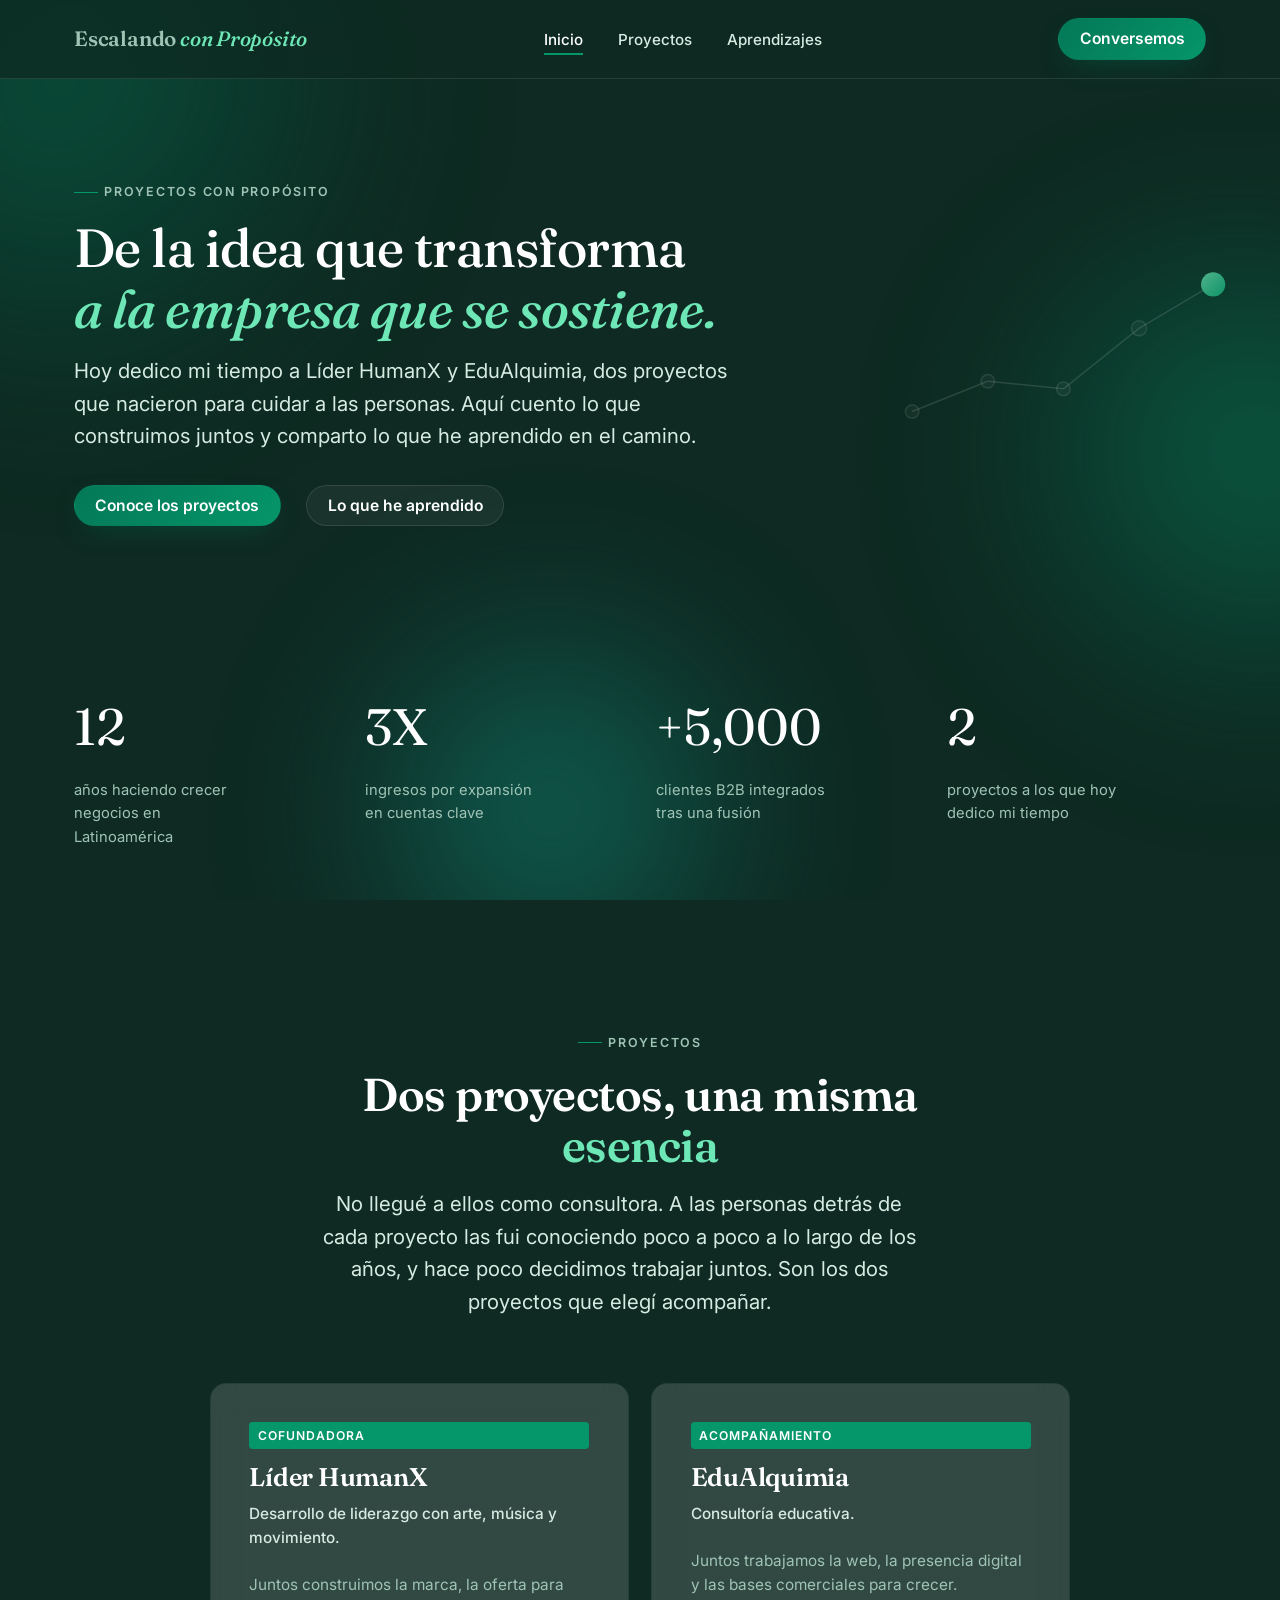
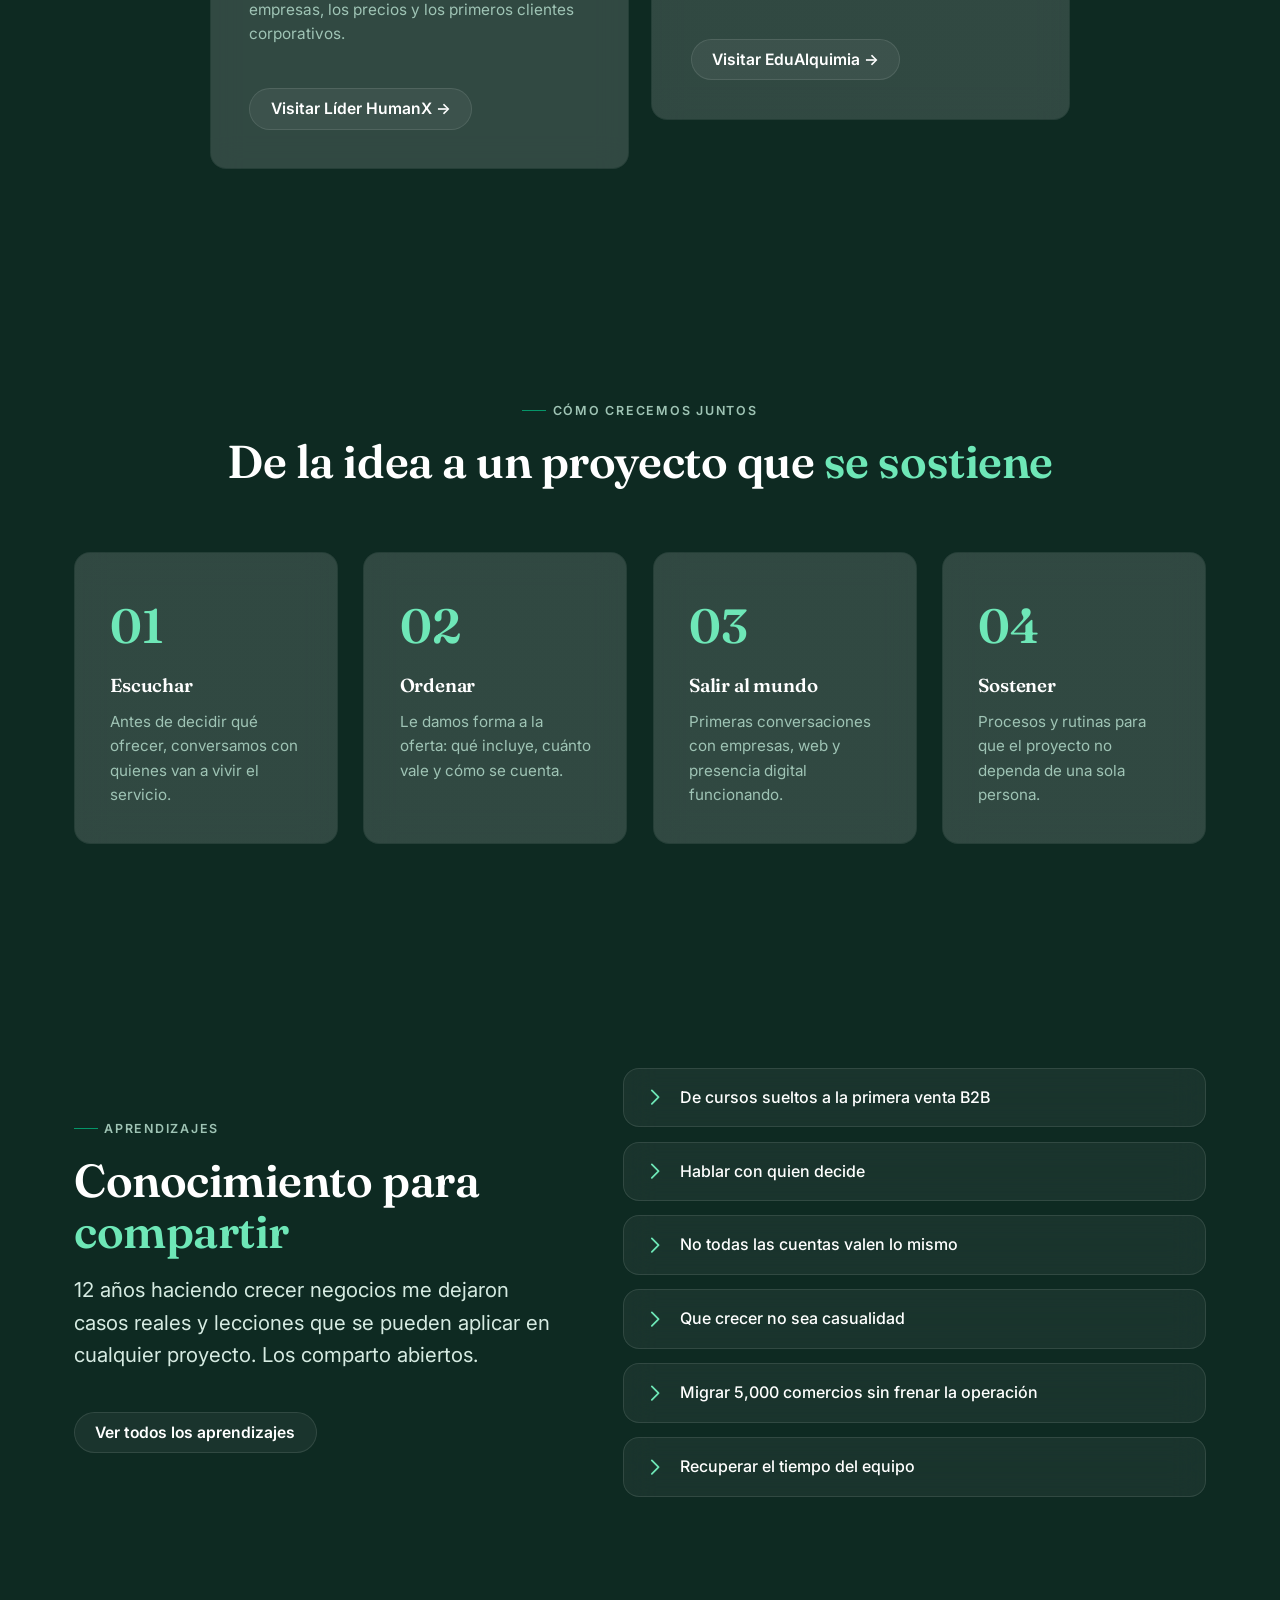
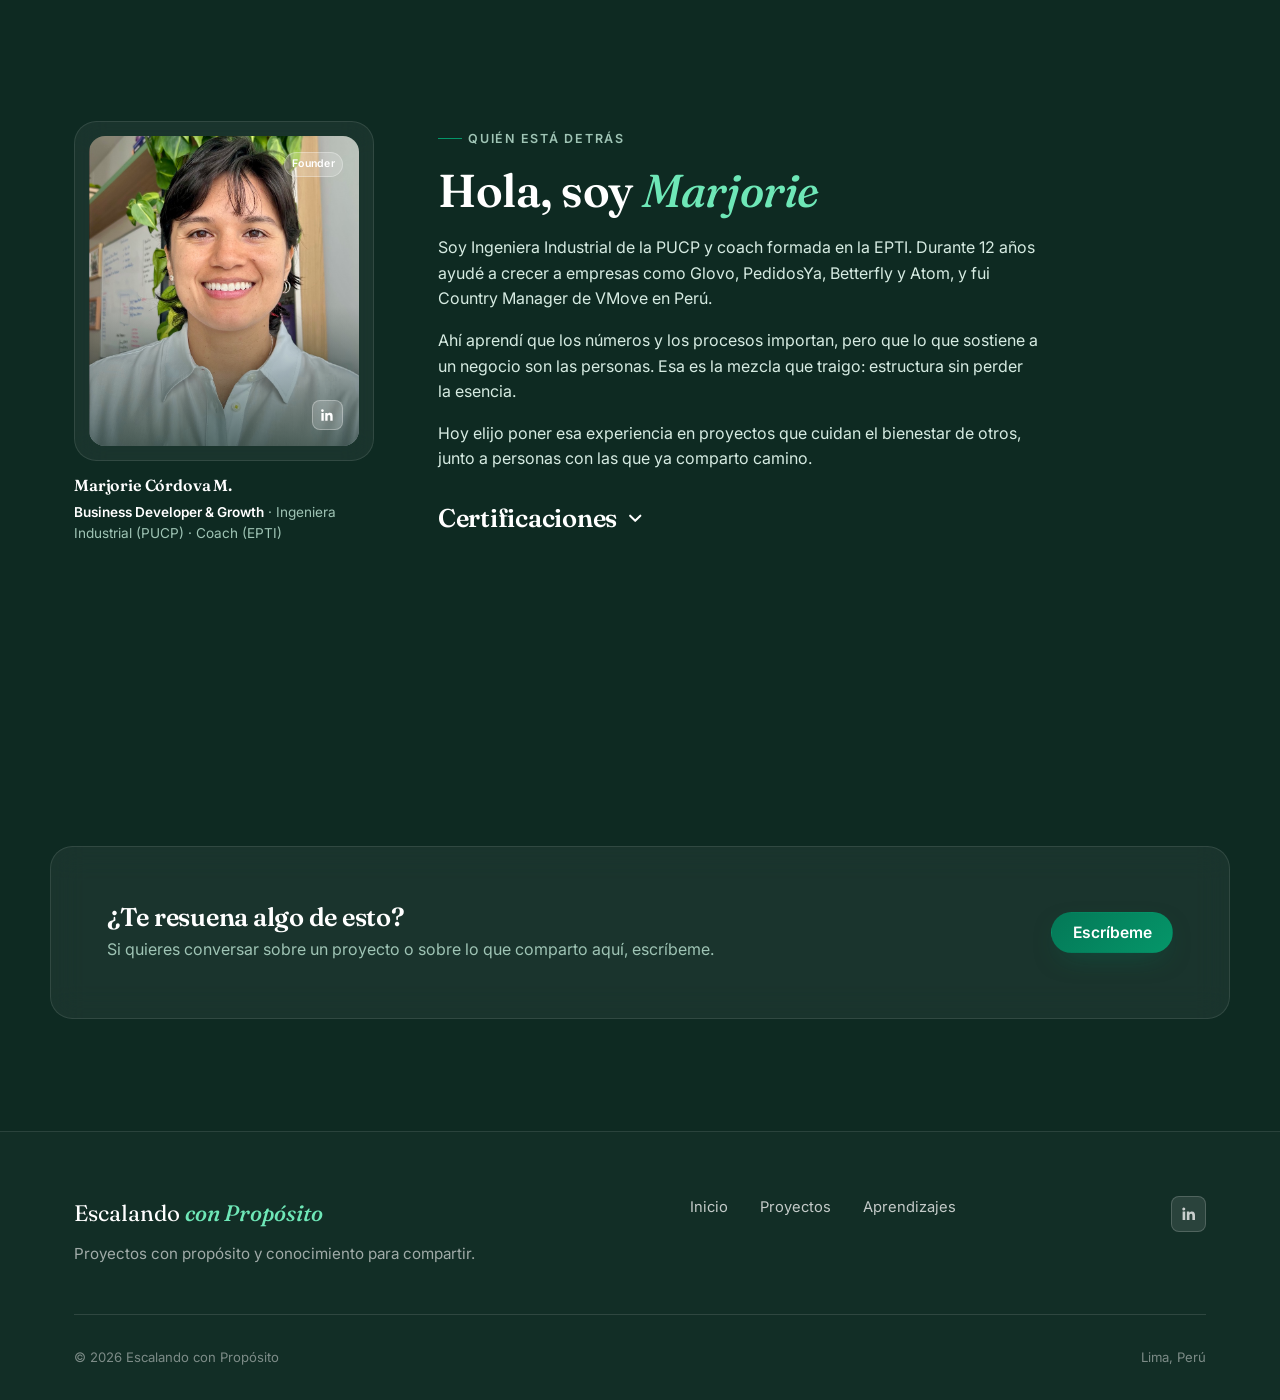
==== commit 4444f2a2: "Rediseño vitrina: Proyectos y Aprendizajes Inicio pasa a vitrina de Líder HumanX y EduAlquimia con s" ====
--- a/index.html
+++ b/index.html
@@ -11,12 +11,12 @@
 </script>
 <meta charset="UTF-8">
 <meta name="viewport" content="width=device-width, initial-scale=1.0">
-<title>Escalando con Propósito. De emprendimiento de bienestar a empresa que se sostiene</title>
-<meta name="description" content="Me asocio con emprendimientos de bienestar emocional que ya venden para convertirlos en empresa: validamos, ponemos precio, cerramos los primeros clientes y construimos las bases para crecer.">
+<title>Escalando con Propósito. Proyectos y aprendizajes de Marjorie Córdova</title>
+<meta name="description" content="Vitrina de Líder HumanX y EduAlquimia, los proyectos que acompaño, y aprendizajes de 12 años haciendo crecer negocios en Latinoamérica.">
 <link rel="preconnect" href="https://fonts.googleapis.com">
 <link rel="preconnect" href="https://fonts.gstatic.com" crossorigin>
 <link href="https://fonts.googleapis.com/css2?family=Fraunces:ital,opsz,wght@0,9..144,500;0,9..144,600;1,9..144,500&family=Inter:wght@400;500;600&display=swap" rel="stylesheet">
-<link rel="stylesheet" href="assets/css/style.css?v=20261111b">
+<link rel="stylesheet" href="assets/css/style.css?v=20261116">
 </head>
 <body>
 
@@ -32,8 +32,8 @@
     <nav aria-label="Principal">
       <ul class="nav-links">
         <li><a href="index.html" aria-current="page">Inicio</a></li>
-        <li><a href="soluciones.html">Soluciones</a></li>
-        <li><a href="casos-de-exito.html">Casos de Éxito</a></li>
+        <li><a href="soluciones.html">Proyectos</a></li>
+        <li><a href="casos-de-exito.html">Aprendizajes</a></li>
       </ul>
     </nav>
     <div class="nav-cta">
@@ -45,8 +45,8 @@
   </div>
   <div class="container nav-mobile-panel" data-nav-mobile>
     <a href="index.html" aria-current="page">Inicio</a>
-    <a href="soluciones.html">Soluciones</a>
-    <a href="casos-de-exito.html">Casos de Éxito</a>
+    <a href="soluciones.html">Proyectos</a>
+    <a href="casos-de-exito.html">Aprendizajes</a>
     <a href="https://calendar.app.google/FzGwmAzHEnLBb7UY6" class="btn btn-gold" target="_blank" rel="noopener">Conversemos</a>
   </div>
 </header>
@@ -73,12 +73,12 @@
         <circle class="hd-highlight" style="animation-delay:2.4s" cx="418" cy="32" r="16" fill="url(#dotGrad)"/>
       </svg>
       <div class="hero-copy reveal">
-        <span class="eyebrow">Emprendimientos de bienestar emocional</span>
+        <span class="eyebrow">Proyectos con propósito</span>
         <h1>De la idea que transforma<br><span class="text-accent text-italic">a la empresa que se sostiene.</span></h1>
-        <p class="lede">Tu emprendimiento ya cambia vidas y ya vende. Me asocio contigo para convertirlo en una empresa: validamos, ponemos precio, cerramos tus primeros clientes y construimos las bases para crecer sin perder tu esencia.</p>
+        <p class="lede">Hoy dedico mi tiempo a Líder HumanX y EduAlquimia, dos proyectos que nacieron para cuidar a las personas. Aquí cuento lo que construimos juntos y comparto lo que he aprendido en el camino.</p>
         <div class="hero-actions">
-          <a href="https://calendar.app.google/FzGwmAzHEnLBb7UY6" class="btn btn-primary" target="_blank" rel="noopener">Quiero crecer</a>
-          <a href="#como-trabajamos" class="btn btn-ghost">Ver cómo trabajamos</a>
+          <a href="#proyectos" class="btn btn-primary">Conoce los proyectos</a>
+          <a href="casos-de-exito.html" class="btn btn-ghost">Lo que he aprendido</a>
         </div>
       </div>
     </div>
@@ -99,94 +99,64 @@
         <p class="stat-label">clientes B2B integrados tras una fusión</p>
       </div>
       <div class="reveal">
-        <div class="stat-num">2–3</div>
-        <p class="stat-label">años de acompañamiento hasta que tu negocio se sostiene</p>
-      </div>
-    </div>
-  </section>
-
-  <section class="pain">
+        <div class="stat-num" data-count="2">0</div>
+        <p class="stat-label">proyectos a los que hoy dedico mi tiempo</p>
+      </div>
+    </div>
+  </section>
+
+  <section class="projects" id="proyectos">
     <div class="container">
       <div class="section-head center reveal">
-        <h2>Esto te está costando no tener una <span class="text-accent">estructura</span></h2>
-      </div>
-      <div class="pain-grid">
-        <div class="pain-card reveal">
-          <span class="pain-tag">Precio</span>
-          <h3>Cobras por intuición.</h3>
-          <p class="pain-stat">Sin conocer el mercado, <strong>cobras de menos y trabajas de más</strong>, o cobras de más y pierdes clientes que sí te necesitaban.</p>
-        </div>
-        <div class="pain-card reveal">
-          <span class="pain-tag">Clientes</span>
-          <h3>Vendes, pero no de forma predecible.</h3>
-          <p class="pain-stat">Tus clientes llegan por recomendación y <strong>no sabes cuántos tendrás el próximo mes</strong>.</p>
-        </div>
-        <div class="pain-card reveal">
-          <span class="pain-tag">Empresas</span>
-          <h3>Las empresas no te ven.</h3>
-          <p class="pain-stat">Tu trabajo transforma personas, pero <strong>no tienes la propuesta, la cotización ni el lenguaje</strong> para venderle a una empresa.</p>
-        </div>
-        <div class="pain-card reveal">
-          <span class="pain-tag">Tiempo</span>
-          <h3>Eres todo tu negocio.</h3>
-          <p class="pain-stat">Facilitas, vendes, cobras y respondes mensajes. <strong>Tu propósito se diluye en la operación</strong>.</p>
-        </div>
-      </div>
-    </div>
-  </section>
-
-  <section class="impact" id="como-trabajamos">
+        <span class="eyebrow">Proyectos</span>
+        <h2>Dos proyectos, una misma <span class="text-accent">esencia</span></h2>
+        <p class="lede">No llegué a ellos como consultora. A las personas detrás de cada proyecto las fui conociendo poco a poco a lo largo de los años, y hace poco decidimos trabajar juntos. Son los dos proyectos que elegí acompañar.</p>
+      </div>
+      <div class="pricing-grid pricing-grid--two">
+        <div class="price-card reveal">
+          <span class="price-tag">Cofundadora</span>
+          <h3>Líder HumanX</h3>
+          <p class="price-for">Desarrollo de liderazgo con arte, música y movimiento.</p>
+          <p>Juntos construimos la marca, la oferta para empresas, los precios y los primeros clientes corporativos.</p>
+          <a href="https://liderhumanx.com/" class="btn btn-ghost" target="_blank" rel="noopener">Visitar Líder HumanX →</a>
+        </div>
+        <div class="price-card reveal">
+          <span class="price-tag">Acompañamiento</span>
+          <h3>EduAlquimia</h3>
+          <p class="price-for">Consultoría educativa.</p>
+          <p>Juntos trabajamos la web, la presencia digital y las bases comerciales para crecer.</p>
+          <a href="https://edualquimia.org/" class="btn btn-ghost" target="_blank" rel="noopener">Visitar EduAlquimia →</a>
+        </div>
+      </div>
+    </div>
+  </section>
+
+  <section class="impact" id="como-crecemos">
     <div class="container">
       <div class="section-head center reveal">
-        <span class="eyebrow">Cómo trabajamos</span>
-        <h2>De emprendimiento a empresa, <span class="text-accent">paso a paso</span></h2>
+        <span class="eyebrow">Cómo crecemos juntos</span>
+        <h2>De la idea a un proyecto que <span class="text-accent">se sostiene</span></h2>
       </div>
       <div class="stat-card-grid">
         <div class="stat-card reveal">
           <div class="stat-card-num">01</div>
-          <h3>Validar</h3>
-          <p>Con workshops probamos tu propuesta de valor con clientes reales y definimos a quién le vendes y por qué te eligen.</p>
+          <h3>Escuchar</h3>
+          <p>Antes de decidir qué ofrecer, conversamos con quienes van a vivir el servicio.</p>
         </div>
         <div class="stat-card reveal">
           <div class="stat-card-num">02</div>
           <h3>Ordenar</h3>
-          <p>Analizamos el mercado, definimos tus precios y armamos tu oferta: paquetes, cotizaciones y propuestas listas para enviar.</p>
+          <p>Le damos forma a la oferta: qué incluye, cuánto vale y cómo se cuenta.</p>
         </div>
         <div class="stat-card reveal">
           <div class="stat-card-num">03</div>
-          <h3>Vender</h3>
-          <p>Salimos juntas a cerrar tus primeros clientes, incluidas empresas, con tu web y tu presencia digital funcionando.</p>
+          <h3>Salir al mundo</h3>
+          <p>Primeras conversaciones con empresas, web y presencia digital funcionando.</p>
         </div>
         <div class="stat-card reveal">
           <div class="stat-card-num">04</div>
           <h3>Sostener</h3>
-          <p>Construimos procesos, métricas y rutinas para que el negocio crezca sin depender solo de ti.</p>
-        </div>
-      </div>
-    </div>
-  </section>
-
-  <section class="value-prop">
-    <div class="container">
-      <div class="section-head center reveal">
-        <h2>Lo que realmente estás <span class="text-accent">comprando</span></h2>
-        <p class="lede">Esta no es una consultoría tradicional. Compras una socia que ejecuta.</p>
-      </div>
-      <div class="value-prop-grid">
-        <div class="value-prop-card reveal">
-          <svg class="value-prop-icon" viewBox="0 0 24 24" fill="none" stroke="currentColor" stroke-width="1.5" stroke-linecap="round" stroke-linejoin="round" aria-hidden="true"><path d="M6 3h12M6 21h12"/><path d="M7 3c0 4 3 5.5 4.2 6.6.5.45.5 1.35 0 1.8C10 12.5 7 14 7 18v3"/><path d="M17 3c0 4-3 5.5-4.2 6.6-.5.45-.5 1.35 0 1.8C14 12.5 17 14 17 18v3"/></svg>
-          <h3>Tiempo y enfoque</h3>
-          <p>Mientras tú te dedicas a lo que transforma vidas, yo me encargo de que el negocio avance.</p>
-        </div>
-        <div class="value-prop-card reveal">
-          <svg class="value-prop-icon" viewBox="0 0 24 24" fill="none" stroke="currentColor" stroke-width="1.5" stroke-linecap="round" stroke-linejoin="round" aria-hidden="true"><path d="M12 3l7 3v5c0 5-3.2 8.5-7 10-3.8-1.5-7-5-7-10V6l7-3z"/></svg>
-          <h3>Cero ensayo y error</h3>
-          <p>Evitas cobrar mal, perseguir al cliente equivocado o gastar meses probando qué funciona.</p>
-        </div>
-        <div class="value-prop-card reveal">
-          <svg class="value-prop-icon" viewBox="0 0 24 24" fill="none" stroke="currentColor" stroke-width="1.5" stroke-linecap="round" stroke-linejoin="round" aria-hidden="true"><path d="M6 3h12l4 6-10 12L2 9z"/><path d="M11 3 8 9l4 12 4-12-3-6"/><path d="M2 9h20"/></svg>
-          <h3>Experiencia de empresa grande</h3>
-          <p>Lo que aprendí haciendo crecer Glovo, PedidosYa, Betterfly y Atom, adaptado al tamaño y la esencia de tu emprendimiento.</p>
+          <p>Procesos y rutinas para que el proyecto no dependa de una sola persona.</p>
         </div>
       </div>
     </div>
@@ -195,15 +165,18 @@
   <section class="takeaways">
     <div class="container takeaways-grid">
       <div class="reveal">
-        <h2>Qué te <span class="text-accent">llevas</span></h2>
-        <p class="lede">Los informes se archivan; los sistemas se usan. Esto es lo que queda funcionando en tu negocio.</p>
-      </div>
-      <ul class="takeaways-list">
-          <li class="reveal"><svg viewBox="0 0 20 20" fill="none" aria-hidden="true"><circle cx="10" cy="10" r="9" stroke="currentColor" stroke-width="1.4"/><path d="M6 10.4l2.6 2.6L14 7.6" stroke="currentColor" stroke-width="1.6" stroke-linecap="round" stroke-linejoin="round"/></svg><span>Una oferta con precios validados en el mercado</span></li>
-          <li class="reveal"><svg viewBox="0 0 20 20" fill="none" aria-hidden="true"><circle cx="10" cy="10" r="9" stroke="currentColor" stroke-width="1.4"/><path d="M6 10.4l2.6 2.6L14 7.6" stroke="currentColor" stroke-width="1.6" stroke-linecap="round" stroke-linejoin="round"/></svg><span>Cotizaciones y propuestas listas para empresas</span></li>
-          <li class="reveal"><svg viewBox="0 0 20 20" fill="none" aria-hidden="true"><circle cx="10" cy="10" r="9" stroke="currentColor" stroke-width="1.4"/><path d="M6 10.4l2.6 2.6L14 7.6" stroke="currentColor" stroke-width="1.6" stroke-linecap="round" stroke-linejoin="round"/></svg><span>Tu web funcionando</span></li>
-          <li class="reveal"><svg viewBox="0 0 20 20" fill="none" aria-hidden="true"><circle cx="10" cy="10" r="9" stroke="currentColor" stroke-width="1.4"/><path d="M6 10.4l2.6 2.6L14 7.6" stroke="currentColor" stroke-width="1.6" stroke-linecap="round" stroke-linejoin="round"/></svg><span>Tus primeros clientes cerrados</span></li>
-          <li class="reveal"><svg viewBox="0 0 20 20" fill="none" aria-hidden="true"><circle cx="10" cy="10" r="9" stroke="currentColor" stroke-width="1.4"/><path d="M6 10.4l2.6 2.6L14 7.6" stroke="currentColor" stroke-width="1.6" stroke-linecap="round" stroke-linejoin="round"/></svg><span>Procesos y métricas para seguir creciendo</span></li>
+        <span class="eyebrow">Aprendizajes</span>
+        <h2>Conocimiento para <span class="text-accent">compartir</span></h2>
+        <p class="lede">12 años haciendo crecer negocios me dejaron casos reales y lecciones que se pueden aplicar en cualquier proyecto. Los comparto abiertos.</p>
+        <a href="casos-de-exito.html" class="btn btn-ghost">Ver todos los aprendizajes</a>
+      </div>
+      <ul class="takeaways-list takeaways-list--links">
+          <li class="reveal"><a href="caso.html?slug=b2c-a-b2b"><svg viewBox="0 0 20 20" fill="none" aria-hidden="true"><path d="M7 4l6 6-6 6" stroke="currentColor" stroke-width="1.6" stroke-linecap="round" stroke-linejoin="round"/></svg><span>De cursos sueltos a la primera venta B2B</span></a></li>
+          <li class="reveal"><a href="caso.html?slug=churn-decision-makers"><svg viewBox="0 0 20 20" fill="none" aria-hidden="true"><path d="M7 4l6 6-6 6" stroke="currentColor" stroke-width="1.6" stroke-linecap="round" stroke-linejoin="round"/></svg><span>Hablar con quien decide</span></a></li>
+          <li class="reveal"><a href="caso.html?slug=glovo"><svg viewBox="0 0 20 20" fill="none" aria-hidden="true"><path d="M7 4l6 6-6 6" stroke="currentColor" stroke-width="1.6" stroke-linecap="round" stroke-linejoin="round"/></svg><span>No todas las cuentas valen lo mismo</span></a></li>
+          <li class="reveal"><a href="caso.html?slug=atomchat"><svg viewBox="0 0 20 20" fill="none" aria-hidden="true"><path d="M7 4l6 6-6 6" stroke="currentColor" stroke-width="1.6" stroke-linecap="round" stroke-linejoin="round"/></svg><span>Que crecer no sea casualidad</span></a></li>
+          <li class="reveal"><a href="caso.html?slug=glovo-pedidosya"><svg viewBox="0 0 20 20" fill="none" aria-hidden="true"><path d="M7 4l6 6-6 6" stroke="currentColor" stroke-width="1.6" stroke-linecap="round" stroke-linejoin="round"/></svg><span>Migrar 5,000 comercios sin frenar la operación</span></a></li>
+          <li class="reveal"><a href="caso.html?slug=betterfly"><svg viewBox="0 0 20 20" fill="none" aria-hidden="true"><path d="M7 4l6 6-6 6" stroke="currentColor" stroke-width="1.6" stroke-linecap="round" stroke-linejoin="round"/></svg><span>Recuperar el tiempo del equipo</span></a></li>
       </ul>
     </div>
   </section>
@@ -226,12 +199,12 @@
         </div>
       </div>
       <div class="about-solo-text">
-        <span class="eyebrow reveal">Quiénes somos</span>
-        <h2 class="about-title reveal">Somos Escalando con <span class="text-accent text-italic">Propósito</span></h2>
+        <span class="eyebrow reveal">Quién está detrás</span>
+        <h2 class="about-title reveal">Hola, soy <span class="text-accent text-italic">Marjorie</span></h2>
         <div class="about-solo-body reveal">
-          <p>Hola, soy Marjorie. Durante 12 años ayudé a crecer a empresas como Glovo, PedidosYa, Betterfly y Atom, y fui Country Manager de VMove en Perú.</p>
-          <p>Soy Ingeniera Industrial de la PUCP y coach formada en la EPTI. Uno las dos cosas: estructura, números y procesos, sin perder de vista a las personas.</p>
-          <p>Hoy pongo esa experiencia al servicio de quienes cuidan el bienestar emocional de otros, para que su propósito también sea un negocio que se sostiene.</p>
+          <p>Soy Ingeniera Industrial de la PUCP y coach formada en la EPTI. Durante 12 años ayudé a crecer a empresas como Glovo, PedidosYa, Betterfly y Atom, y fui Country Manager de VMove en Perú.</p>
+          <p>Ahí aprendí que los números y los procesos importan, pero que lo que sostiene a un negocio son las personas. Esa es la mezcla que traigo: estructura sin perder la esencia.</p>
+          <p>Hoy elijo poner esa experiencia en proyectos que cuidan el bienestar de otros, junto a personas con las que ya comparto camino.</p>
         </div>
 
         <div class="certs">
@@ -271,13 +244,12 @@
   <section class="cta-final cta-final-home">
     <div class="container services-cta reveal">
       <div>
-        <h3>Tu propósito merece un negocio que lo sostenga</h3>
-        <p>Conversemos 20 minutos sobre dónde está hoy tu emprendimiento.</p>
-      </div>
-      <a href="https://calendar.app.google/FzGwmAzHEnLBb7UY6" class="btn btn-gold" target="_blank" rel="noopener">Quiero conversar</a>
-    </div>
-  </section>
-
+        <h3>¿Te resuena algo de esto?</h3>
+        <p>Si quieres conversar sobre un proyecto o sobre lo que comparto aquí, escríbeme.</p>
+      </div>
+      <a href="https://calendar.app.google/FzGwmAzHEnLBb7UY6" class="btn btn-gold" target="_blank" rel="noopener">Escríbeme</a>
+    </div>
+  </section>
 </main>
 
 <footer class="site-footer">
@@ -285,12 +257,12 @@
     <div class="footer-top">
       <div>
         <div class="footer-logo">Escalando <span>con Propósito</span></div>
-        <p class="footer-tagline">Desarrollamos emprendimientos de bienestar emocional hasta que se sostienen solos.</p>
+        <p class="footer-tagline">Proyectos con propósito y conocimiento para compartir.</p>
       </div>
       <div class="footer-links">
         <a href="index.html" aria-current="page">Inicio</a>
-        <a href="soluciones.html">Soluciones</a>
-        <a href="casos-de-exito.html">Casos de Éxito</a>
+        <a href="soluciones.html">Proyectos</a>
+        <a href="casos-de-exito.html">Aprendizajes</a>
       </div>
       <div class="footer-social">
         <a class="footer-social-icon" href="https://www.linkedin.com/in/marjorie-cordova-291a7262/" target="_blank" rel="noopener" aria-label="LinkedIn de Marjorie Córdova">
@@ -305,6 +277,6 @@
   </div>
 </footer>
 
-<script defer src="assets/js/main.js?v=20261111b"></script>
+<script defer src="assets/js/main.js?v=20261116"></script>
 </body>
 </html>
--- a/assets/css/style.css
+++ b/assets/css/style.css
@@ -1507,3 +1507,13 @@
 
 /* El header usa .container.nav: conserva el margen lateral en móvil */
 .container.nav { padding: 1.15rem 1.5rem; }
+
+.pricing-grid--two { grid-template-columns: repeat(2, minmax(0, 1fr)); max-width: 860px; margin-inline: auto; }
+@media (max-width: 760px) { .pricing-grid--two { grid-template-columns: 1fr; } }
+
+/* Lista de aprendizajes con enlaces (Inicio) */
+.takeaways-list--links li { padding: 0; }
+.takeaways-list--links a { display: flex; align-items: center; gap: 0.9rem; padding: 1rem 1.2rem; width: 100%; color: var(--text); text-decoration: none; }
+.takeaways-list--links a:hover { color: var(--accent-light); }
+.takeaways .btn { margin-top: 1.5rem; }
+.price-card .btn-ghost { margin-top: 1.2rem; }
